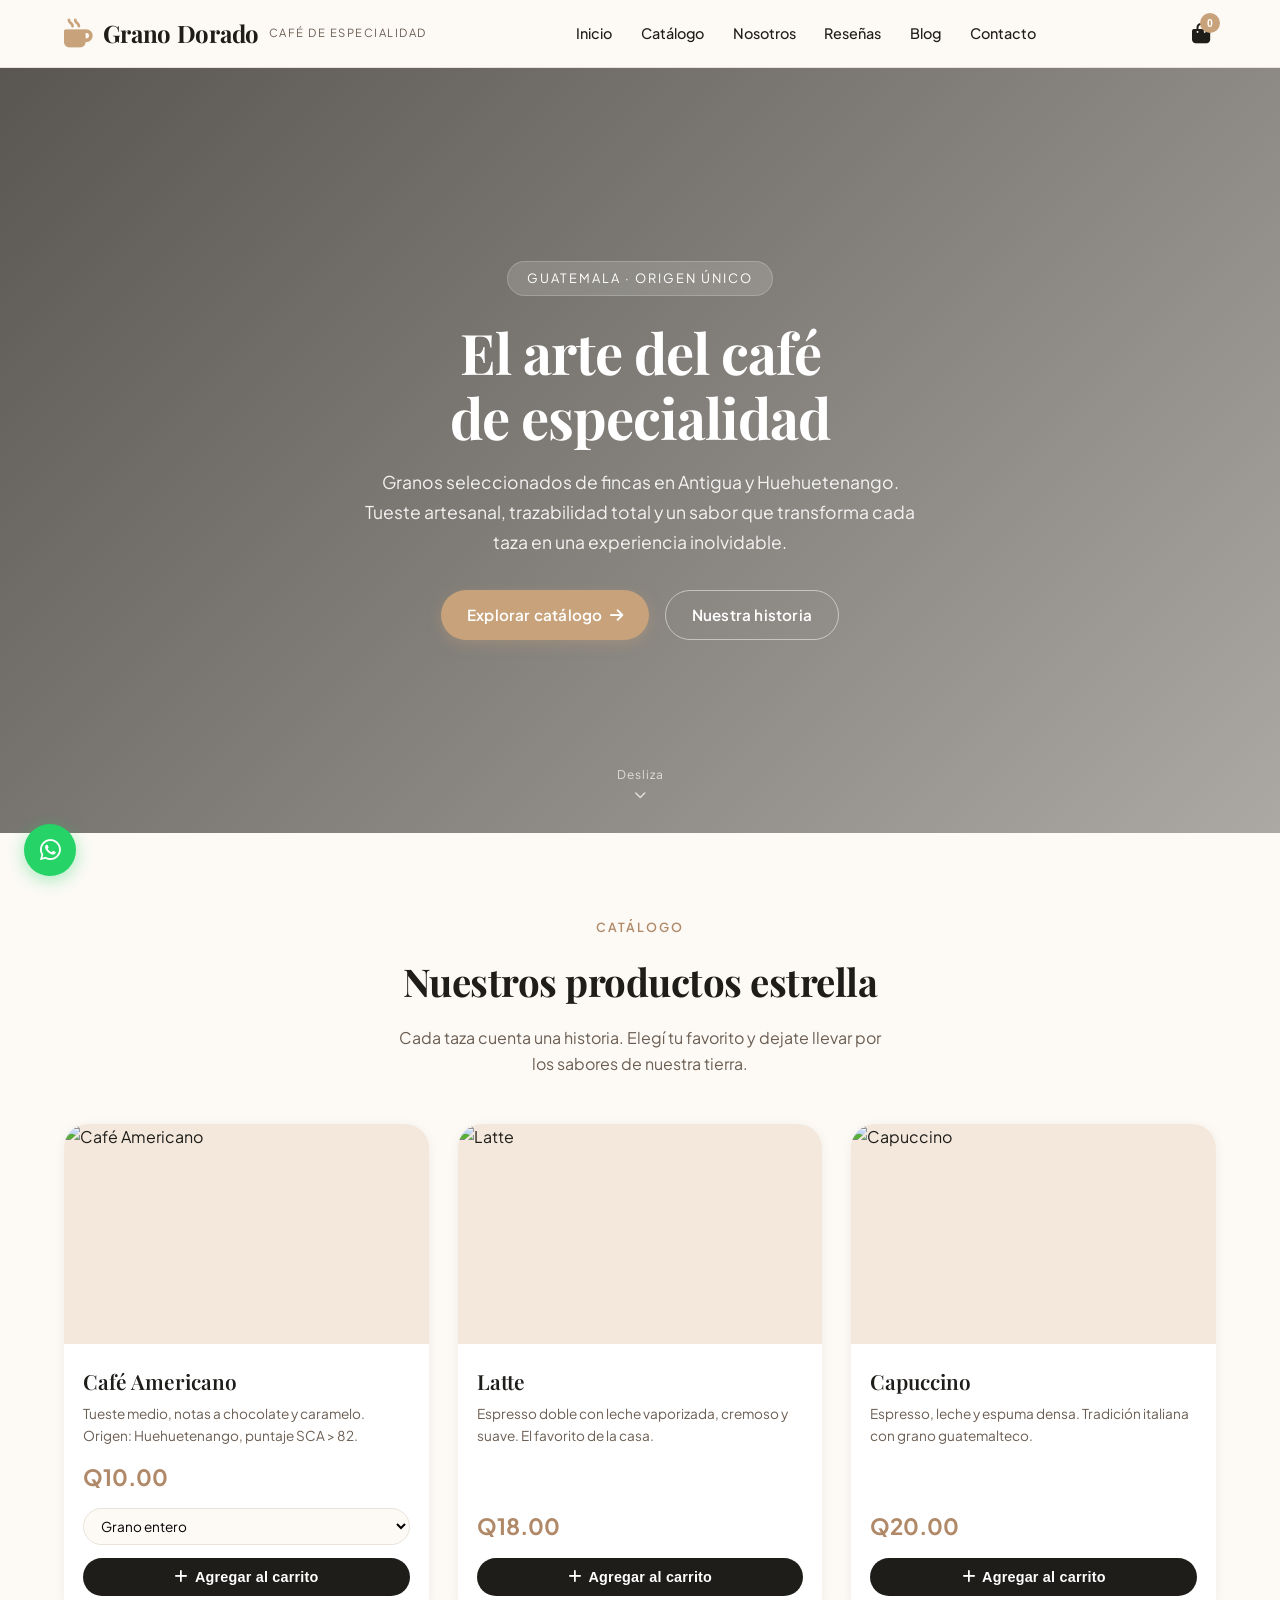
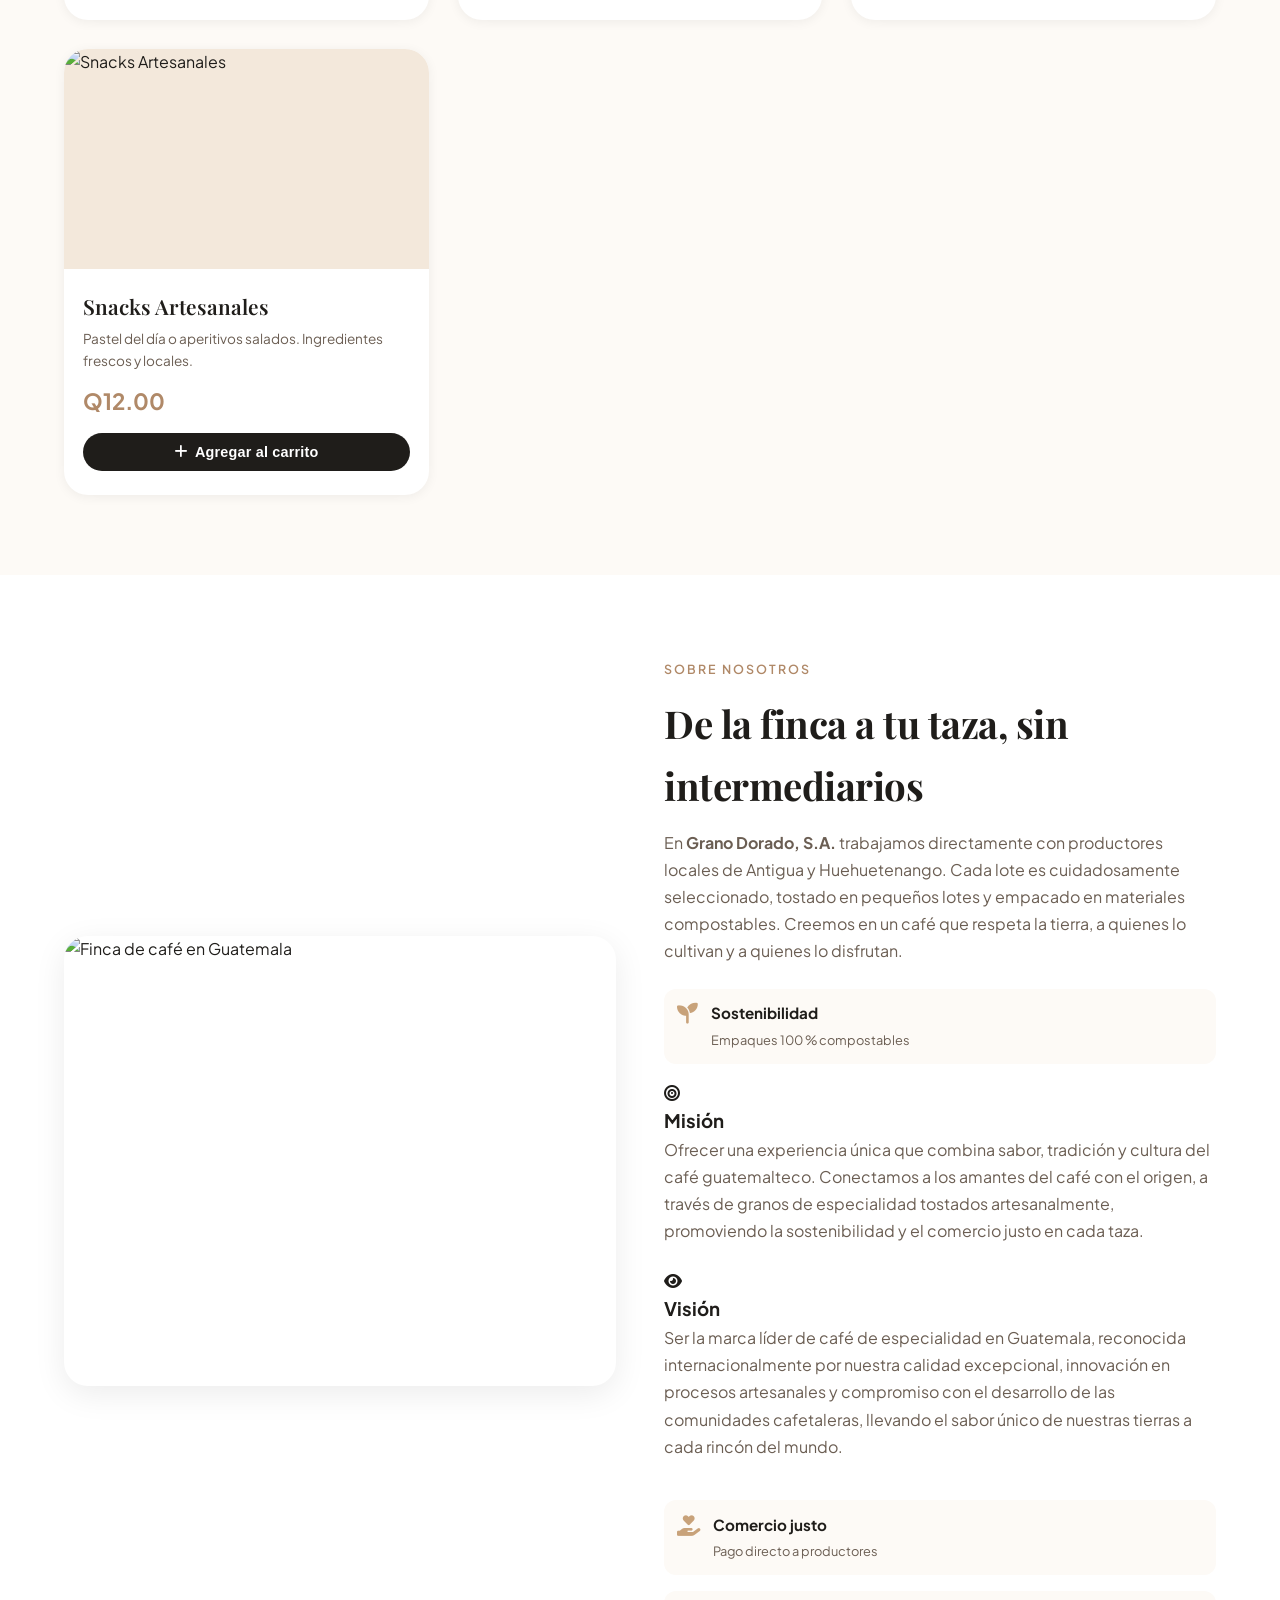
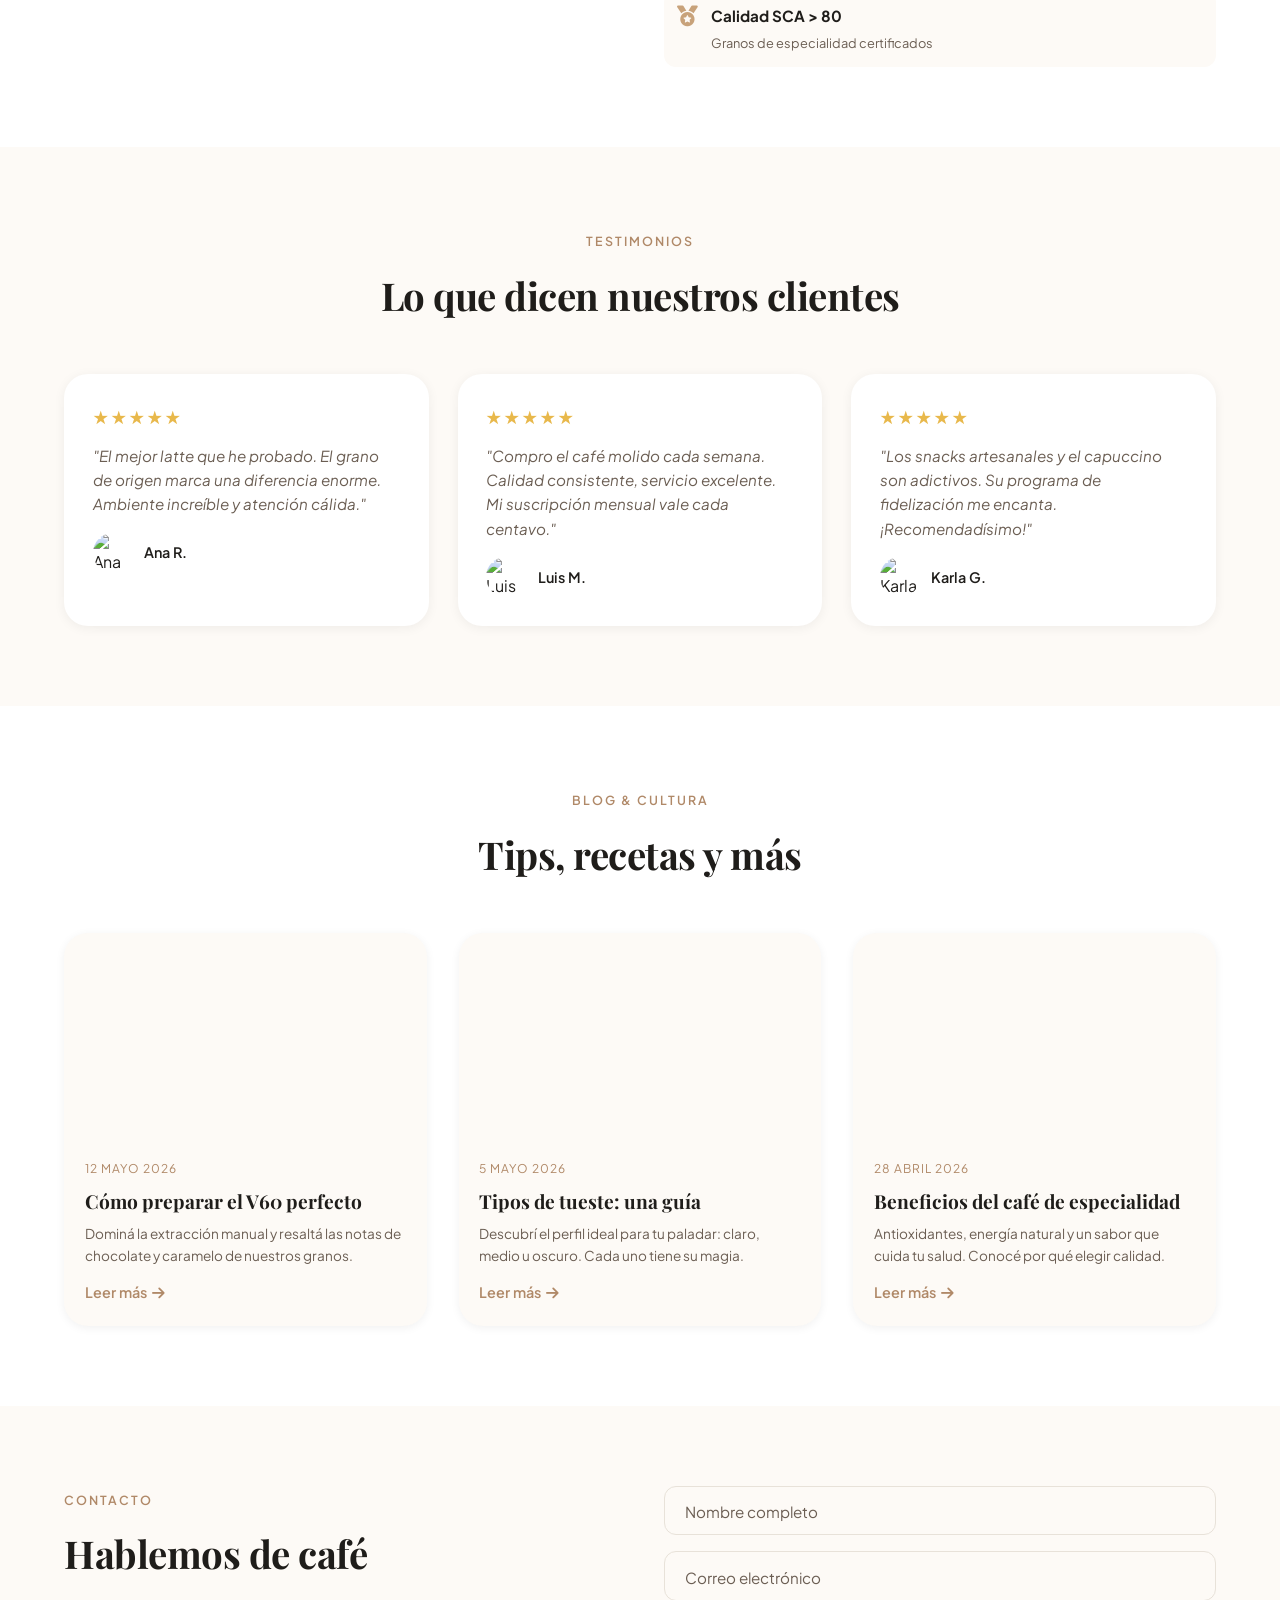
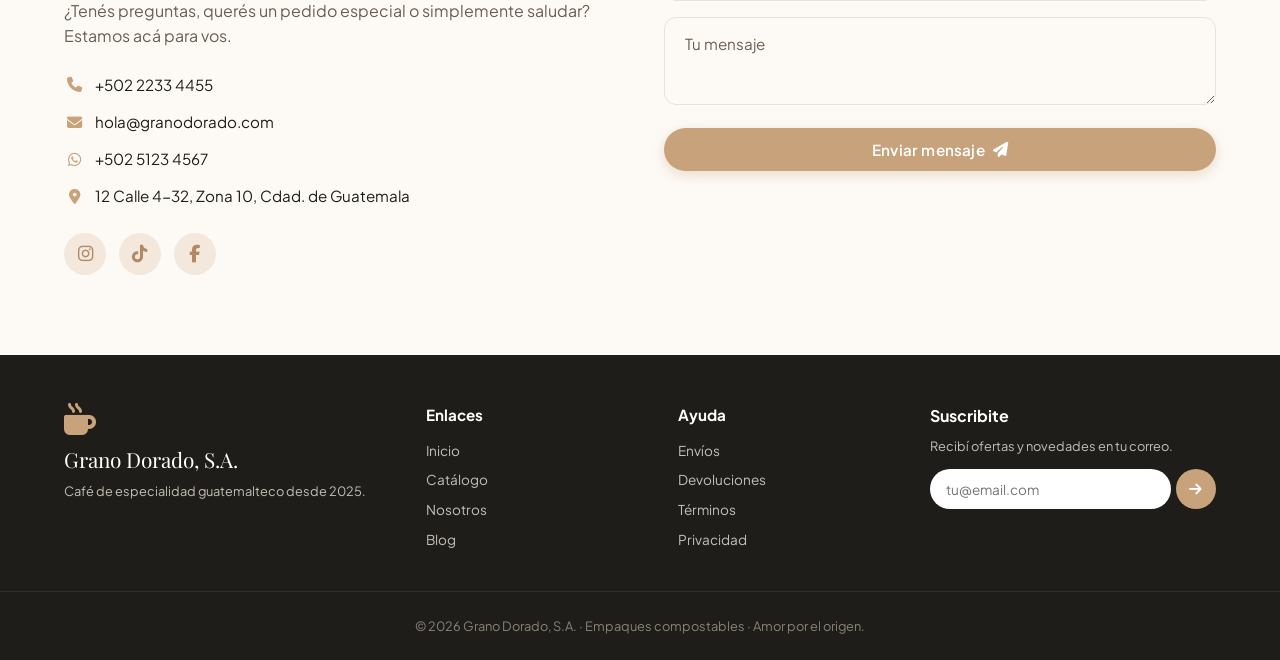
==== index.html @ d702c497 "Update index.html" ====
<!DOCTYPE html>
<html lang="es">
<head>
    <meta charset="UTF-8">
    <meta name="viewport" content="width=device-width, initial-scale=1.0, user-scalable=yes">
    <title>Grano Dorado · Café de Especialidad</title>

    <!-- Font Awesome -->
    <link rel="stylesheet" href="https://cdnjs.cloudflare.com/ajax/libs/font-awesome/6.5.1/css/all.min.css">

    <!-- Google Fonts: combinación moderna y legible -->
    <link rel="preconnect" href="https://fonts.googleapis.com">
    <link rel="preconnect" href="https://fonts.gstatic.com" crossorigin>
    <link href="https://fonts.googleapis.com/css2?family=Playfair+Display:ital,wght@0,500;0,600;0,700;1,500&family=Plus+Jakarta+Sans:wght@300;400;500;600;700&display=swap" rel="stylesheet">

    <!-- CSS externo -->
    <link rel="stylesheet" href="styles.css">
</head>
<body>

<!-- ========== HEADER / NAVEGACIÓN ========== -->
<header class="header" id="header">
    <div class="nav-container">
        <a href="#inicio" class="logo" aria-label="Grano Dorado Inicio">
            <i class="fa-solid fa-mug-hot"></i>
            <span class="logo-texto">Grano Dorado</span>
            <span class="logo-sub">Café de Especialidad</span>
        </a>
        <nav class="nav-links" id="navLinks">
            <a href="#inicio" class="nav-item">Inicio</a>
            <a href="#productos" class="nav-item">Catálogo</a>
            <a href="#nosotros" class="nav-item">Nosotros</a>
            <a href="#resenas" class="nav-item">Reseñas</a>
            <a href="#blog" class="nav-item">Blog</a>
            <a href="#contacto" class="nav-item">Contacto</a>
        </nav>
        <div class="nav-acciones">
            <button class="btn-icon carrito-btn" id="btnCarrito" aria-label="Ver carrito">
                <i class="fa-solid fa-bag-shopping"></i>
                <span class="carrito-badge" id="carritoBadge">0</span>
            </button>
            <button class="btn-menu-movil" id="btnMenuMovil" aria-label="Menú">
                <i class="fa-solid fa-bars"></i>
            </button>
        </div>
    </div>
</header>

<!-- ========== HERO ========== -->
<section class="hero" id="inicio">
    <div class="hero-overlay"></div>
    <div class="hero-contenido">
        <span class="hero-etiqueta">Guatemala · Origen Único</span>
        <h1 class="hero-titulo">El arte del café<br>de especialidad</h1>
        <p class="hero-descripcion">
            Granos seleccionados de fincas en Antigua y Huehuetenango. Tueste artesanal, trazabilidad total y un sabor que transforma cada taza en una experiencia inolvidable.
        </p>
        <div class="hero-botones">
            <a href="#productos" class="btn btn-primario">Explorar catálogo <i class="fa-solid fa-arrow-right"></i></a>
            <a href="#nosotros" class="btn btn-secundario">Nuestra historia</a>
        </div>
    </div>
    <div class="hero-scroll">
        <span>Desliza</span>
        <i class="fa-solid fa-chevron-down"></i>
    </div>
</section>

<!-- ========== PRODUCTOS DESTACADOS ========== -->
<section class="seccion-productos" id="productos">
    <div class="contenedor">
        <div class="seccion-encabezado">
            <span class="seccion-etiqueta">Catálogo</span>
            <h2 class="seccion-titulo">Nuestros productos estrella</h2>
            <p class="seccion-descripcion">Cada taza cuenta una historia. Elegí tu favorito y dejate llevar por los sabores de nuestra tierra.</p>
        </div>
        <div class="productos-grid" id="productosGrid">
            <!-- Se llena dinámicamente con JS -->
        </div>
    </div>
</section>

<!-- ========== NOSOTROS / VALORES ========== -->
<section class="seccion-nosotros" id="nosotros">
    <div class="contenedor nosotros-grid">
        <div class="nosotros-imagen">
            <img src="https://images.unsplash.com/photo-1501339847302-ac426a4a7cbb?w=600&fit=crop&q=80"
                 alt="Finca de café en Guatemala"
                 loading="lazy">
        </div>
        <div class="nosotros-texto">
            <span class="seccion-etiqueta">Sobre nosotros</span>
            <h2 class="seccion-titulo">De la finca a tu taza, sin intermediarios</h2>
            <p>
                En <strong>Grano Dorado, S.A.</strong> trabajamos directamente con productores locales de Antigua y Huehuetenango. Cada lote es cuidadosamente seleccionado, tostado en pequeños lotes y empacado en materiales compostables. Creemos en un café que respeta la tierra, a quienes lo cultivan y a quienes lo disfrutan.
            </p>
            <div class="valores-lista">
                <div class="valor-item">
                    <i class="fa-solid fa-seedling"></i>
                    <div>
                        <strong>Sostenibilidad</strong>
                        <span>Empaques 100 % compostables</span>
                    </div>
                </div>
                <!-- Misión y Visión -->
<div class="mision-vision-grid">
    <div class="mision-vision-card">
        <div class="mv-icono">
            <i class="fa-solid fa-bullseye"></i>
        </div>
        <h3>Misión</h3>
        <p>
            Ofrecer una experiencia única que combina sabor, tradición y cultura del café guatemalteco. Conectamos a los amantes del café con el origen, a través de granos de especialidad tostados artesanalmente, promoviendo la sostenibilidad y el comercio justo en cada taza.
        </p>
    </div>
    <div class="mision-vision-card">
        <div class="mv-icono">
            <i class="fa-solid fa-eye"></i>
        </div>
        <h3>Visión</h3>
        <p>
            Ser la marca líder de café de especialidad en Guatemala, reconocida internacionalmente por nuestra calidad excepcional, innovación en procesos artesanales y compromiso con el desarrollo de las comunidades cafetaleras, llevando el sabor único de nuestras tierras a cada rincón del mundo.
        </p>
    </div>
</div>
                <div class="valor-item">
                    <i class="fa-solid fa-hand-holding-heart"></i>
                    <div>
                        <strong>Comercio justo</strong>
                        <span>Pago directo a productores</span>
                    </div>
                </div>
                <div class="valor-item">
                    <i class="fa-solid fa-medal"></i>
                    <div>
                        <strong>Calidad SCA > 80</strong>
                        <span>Granos de especialidad certificados</span>
                    </div>
                </div>
            </div>
        </div>
    </div>
</section>

<!-- ========== RESEÑAS ========== -->
<section class="seccion-resenas" id="resenas">
    <div class="contenedor">
        <div class="seccion-encabezado">
            <span class="seccion-etiqueta">Testimonios</span>
            <h2 class="seccion-titulo">Lo que dicen nuestros clientes</h2>
        </div>
        <div class="resenas-grid">
            <div class="resena-card">
                <div class="resena-estrellas">★★★★★</div>
                <p>"El mejor latte que he probado. El grano de origen marca una diferencia enorme. Ambiente increíble y atención cálida."</p>
                <div class="resena-autor">
                    <img src="https://images.unsplash.com/photo-1494790108377-be9c29b29330?w=100&fit=crop&q=80" alt="Ana R." loading="lazy">
                    <span>Ana R.</span>
                </div>
            </div>
            <div class="resena-card">
                <div class="resena-estrellas">★★★★★</div>
                <p>"Compro el café molido cada semana. Calidad consistente, servicio excelente. Mi suscripción mensual vale cada centavo."</p>
                <div class="resena-autor">
                    <img src="https://images.unsplash.com/photo-1507003211169-0a1dd7228f2d?w=100&fit=crop&q=80" alt="Luis M." loading="lazy">
                    <span>Luis M.</span>
                </div>
            </div>
            <div class="resena-card">
                <div class="resena-estrellas">★★★★★</div>
                <p>"Los snacks artesanales y el capuccino son adictivos. Su programa de fidelización me encanta. ¡Recomendadísimo!"</p>
                <div class="resena-autor">
                    <img src="https://images.unsplash.com/photo-1438761681033-6461ffad8d80?w=100&fit=crop&q=80" alt="Karla G." loading="lazy">
                    <span>Karla G.</span>
                </div>
            </div>
        </div>
    </div>
</section>

<!-- ========== BLOG / TIPS ========== -->
<section class="seccion-blog" id="blog">
    <div class="contenedor">
        <div class="seccion-encabezado">
            <span class="seccion-etiqueta">Blog & Cultura</span>
            <h2 class="seccion-titulo">Tips, recetas y más</h2>
        </div>
        <div class="blog-grid">
            <article class="blog-card">
                <div class="blog-img" style="background-image: url('https://images.unsplash.com/photo-1495474472287-4d71bcdd2085?w=500&fit=crop&q=80');"></div>
                <div class="blog-contenido">
                    <span class="blog-fecha">12 mayo 2026</span>
                    <h3>Cómo preparar el V60 perfecto</h3>
                    <p>Dominá la extracción manual y resaltá las notas de chocolate y caramelo de nuestros granos.</p>
                    <a href="#" class="blog-link">Leer más <i class="fa-solid fa-arrow-right"></i></a>
                </div>
            </article>
            <article class="blog-card">
                <div class="blog-img" style="background-image: url('https://images.unsplash.com/photo-1559056199-641a0ac8b55e?w=500&fit=crop&q=80');"></div>
                <div class="blog-contenido">
                    <span class="blog-fecha">5 mayo 2026</span>
                    <h3>Tipos de tueste: una guía</h3>
                    <p>Descubrí el perfil ideal para tu paladar: claro, medio u oscuro. Cada uno tiene su magia.</p>
                    <a href="#" class="blog-link">Leer más <i class="fa-solid fa-arrow-right"></i></a>
                </div>
            </article>
            <article class="blog-card">
                <div class="blog-img" style="background-image: url('https://images.unsplash.com/photo-1442512595331-e89e73853f31?w=500&fit=crop&q=80');"></div>
                <div class="blog-contenido">
                    <span class="blog-fecha">28 abril 2026</span>
                    <h3>Beneficios del café de especialidad</h3>
                    <p>Antioxidantes, energía natural y un sabor que cuida tu salud. Conocé por qué elegir calidad.</p>
                    <a href="#" class="blog-link">Leer más <i class="fa-solid fa-arrow-right"></i></a>
                </div>
            </article>
        </div>
    </div>
</section>

<!-- ========== CONTACTO ========== -->
<section class="seccion-contacto" id="contacto">
    <div class="contenedor contacto-grid">
        <div class="contacto-info">
            <span class="seccion-etiqueta">Contacto</span>
            <h2 class="seccion-titulo">Hablemos de café</h2>
            <p>¿Tenés preguntas, querés un pedido especial o simplemente saludar? Estamos acá para vos.</p>
            <ul class="contacto-lista">
                <li><i class="fa-solid fa-phone"></i> +502 2233 4455</li>
                <li><i class="fa-solid fa-envelope"></i> hola@granodorado.com</li>
                <li><i class="fa-brands fa-whatsapp"></i> +502 5123 4567</li>
                <li><i class="fa-solid fa-location-dot"></i> 12 Calle 4-32, Zona 10, Cdad. de Guatemala</li>
            </ul>
            <div class="social-icons">
                <a href="#" aria-label="Instagram"><i class="fa-brands fa-instagram"></i></a>
                <a href="#" aria-label="TikTok"><i class="fa-brands fa-tiktok"></i></a>
                <a href="#" aria-label="Facebook"><i class="fa-brands fa-facebook-f"></i></a>
            </div>
        </div>
        <form class="contacto-form" id="formContacto">
            <div class="input-grupo">
                <input type="text" id="contactoNombre" required placeholder=" ">
                <label for="contactoNombre">Nombre completo</label>
            </div>
            <div class="input-grupo">
                <input type="email" id="contactoEmail" required placeholder=" ">
                <label for="contactoEmail">Correo electrónico</label>
            </div>
            <div class="input-grupo">
                <textarea id="contactoMensaje" rows="3" required placeholder=" "></textarea>
                <label for="contactoMensaje">Tu mensaje</label>
            </div>
            <button type="submit" class="btn btn-primario btn-enviar">Enviar mensaje <i class="fa-solid fa-paper-plane"></i></button>
        </form>
    </div>
</section>

<!-- ========== FOOTER ========== -->
<footer class="footer">
    <div class="contenedor footer-grid">
        <div class="footer-logo">
            <i class="fa-solid fa-mug-hot"></i>
            <span>Grano Dorado, S.A.</span>
            <p>Café de especialidad guatemalteco desde 2025.</p>
        </div>
        <div class="footer-links">
            <h4>Enlaces</h4>
            <a href="#inicio">Inicio</a>
            <a href="#productos">Catálogo</a>
            <a href="#nosotros">Nosotros</a>
            <a href="#blog">Blog</a>
        </div>
        <div class="footer-links">
            <h4>Ayuda</h4>
            <a href="#">Envíos</a>
            <a href="#">Devoluciones</a>
            <a href="#">Términos</a>
            <a href="#">Privacidad</a>
        </div>
        <div class="footer-newsletter">
            <h4>Suscribite</h4>
            <p>Recibí ofertas y novedades en tu correo.</p>
            <form id="formNewsletter" class="newsletter-form">
                <input type="email" placeholder="tu@email.com" required>
                <button type="submit"><i class="fa-solid fa-arrow-right"></i></button>
            </form>
        </div>
    </div>
    <div class="footer-bottom">
        <p>© 2026 Grano Dorado, S.A. · Empaques compostables · Amor por el origen.</p>
    </div>
</footer>

<!-- ========== MODAL: CARRITO ========== -->
<div class="modal-overlay" id="modalCarrito">
    <div class="modal-contenido modal-carrito">
        <div class="modal-header">
            <h3>Tu pedido <i class="fa-solid fa-bag-shopping"></i></h3>
            <button class="btn-cerrar-modal" id="btnCerrarCarrito"><i class="fa-solid fa-xmark"></i></button>
        </div>
        <div class="modal-body" id="carritoItems">
            <p class="carrito-vacio">El carrito está vacío.</p>
        </div>
        <div class="modal-footer">
            <div class="carrito-total" id="carritoTotal">Total: Q0.00</div>
            <button class="btn btn-primario btn-checkout" id="btnIrCheckout" disabled>Continuar con la compra</button>
        </div>
    </div>
</div>

<!-- ========== MODAL: CHECKOUT (FORMULARIO DE COMPRA) ========== -->
<div class="modal-overlay" id="modalCheckout">
    <div class="modal-contenido modal-checkout">
        <div class="modal-header">
            <h3>Finalizar compra <i class="fa-solid fa-credit-card"></i></h3>
            <button class="btn-cerrar-modal" id="btnCerrarCheckout"><i class="fa-solid fa-xmark"></i></button>
        </div>
        <div class="modal-body">
            <form id="formCheckout" novalidate>
                <p class="checkout-intro">Completá tus datos para confirmar el pedido. <strong>Demo: todos los datos son aceptados.</strong></p>

                <fieldset>
                    <legend>Datos personales</legend>
                    <div class="input-grupo">
                        <input type="text" id="checkNombre" required placeholder=" ">
                        <label for="checkNombre">Nombre completo *</label>
                    </div>
                    <div class="input-grupo">
                        <input type="email" id="checkEmail" required placeholder=" ">
                        <label for="checkEmail">Correo electrónico *</label>
                    </div>
                    <div class="input-grupo">
                        <input type="tel" id="checkTelefono" required placeholder=" ">
                        <label for="checkTelefono">Teléfono *</label>
                    </div>
                </fieldset>

                <fieldset>
                    <legend>Dirección de envío</legend>
                    <div class="input-grupo">
                        <input type="text" id="checkDireccion" required placeholder=" ">
                        <label for="checkDireccion">Dirección *</label>
                    </div>
                    <div class="input-fila">
                        <div class="input-grupo">
                            <input type="text" id="checkCiudad" required placeholder=" ">
                            <label for="checkCiudad">Ciudad *</label>
                        </div>
                        <div class="input-grupo">
                            <input type="text" id="checkCodigoPostal" required placeholder=" ">
                            <label for="checkCodigoPostal">Código postal *</label>
                        </div>
                    </div>
                </fieldset>

                <fieldset>
                    <legend>Método de pago (demo)</legend>
                    <div class="metodo-pago">
                        <label class="radio-pago">
                            <input type="radio" name="metodoPago" value="tarjeta" checked>
                            <span class="radio-indicador"></span>
                            <i class="fa-regular fa-credit-card"></i> Tarjeta de crédito/débito
                        </label>
                        <label class="radio-pago">
                            <input type="radio" name="metodoPago" value="transferencia">
                            <span class="radio-indicador"></span>
                            <i class="fa-solid fa-building-columns"></i> Transferencia bancaria
                        </label>
                    </div>
                    <div class="input-grupo" id="grupoTarjeta">
                        <input type="text" id="checkTarjeta" placeholder=" " maxlength="19">
                        <label for="checkTarjeta">Número de tarjeta (simulado)</label>
                    </div>
                </fieldset>

                <div class="checkout-resumen" id="checkoutResumen"></div>

                <button type="submit" class="btn btn-primario btn-confirmar">
                    Confirmar pedido <i class="fa-solid fa-check"></i>
                </button>
            </form>
        </div>
    </div>
</div>

<!-- ========== TOAST / NOTIFICACIONES ========== -->
<div class="toast-contenedor" id="toastContenedor"></div>

<!-- ========== BOTÓN FLOTANTE WHATSAPP ========== -->
<a href="https://wa.me/50251234567" class="whatsapp-flotante" target="_blank" rel="noopener" aria-label="WhatsApp">
    <i class="fa-brands fa-whatsapp"></i>
</a>

<!-- JavaScript externo -->
<script src="script.js"></script>
</body>
</html>
---- styles.css ----
/* ============================================================
   GRANO DORADO · ESTILOS MODERNOS Y MINIMALISTAS
   Paleta: tonos tierra, crema, dorado suave, tipografía elegante
   ============================================================ */

:root {
    --color-fondo: #fdfaf6;
    --color-blanco: #ffffff;
    --color-texto: #1f1d1a;
    --color-texto-claro: #6b5e53;
    --color-dorado: #c8a27a;
    --color-dorado-oscuro: #b08968;
    --color-dorado-claro: #f3e8db;
    --color-verde: #5b7b5e;
    --color-verde-oscuro: #3d5540;
    --color-gris-borde: #e8e2d9;
    --color-sombra: rgba(0, 0, 0, 0.06);
    --color-overlay: rgba(20, 16, 10, 0.55);
    --radio-borde: 16px;
    --radio-borde-grande: 24px;
    --fuente-titulos: 'Playfair Display', Georgia, serif;
    --fuente-cuerpo: 'Plus Jakarta Sans', system-ui, sans-serif;
    --transicion: 0.3s cubic-bezier(0.4, 0, 0.2, 1);
    --sombra-elevada: 0 8px 32px rgba(0, 0, 0, 0.08);
}

/* ---------- RESET & BASE ---------- */
*,
*::before,
*::after {
    margin: 0;
    padding: 0;
    box-sizing: border-box;
}

html {
    scroll-behavior: smooth;
    scroll-padding-top: 90px;
}

body {
    font-family: var(--fuente-cuerpo);
    background-color: var(--color-fondo);
    color: var(--color-texto);
    line-height: 1.6;
    -webkit-font-smoothing: antialiased;
    -moz-osx-font-smoothing: grayscale;
}

img {
    max-width: 100%;
    height: auto;
    display: block;
}

a {
    text-decoration: none;
    color: inherit;
}

ul {
    list-style: none;
}

.contenedor {
    max-width: 1200px;
    margin: 0 auto;
    padding: 0 1.5rem;
}

/* ---------- HEADER ---------- */
.header {
    position: sticky;
    top: 0;
    z-index: 1000;
    background: rgba(253, 250, 246, 0.85);
    backdrop-filter: blur(16px);
    -webkit-backdrop-filter: blur(16px);
    border-bottom: 1px solid var(--color-gris-borde);
    transition: var(--transicion);
}

.nav-container {
    max-width: 1200px;
    margin: 0 auto;
    padding: 0.9rem 1.5rem;
    display: flex;
    justify-content: space-between;
    align-items: center;
    gap: 1.5rem;
}

.logo {
    display: flex;
    align-items: center;
    gap: 0.6rem;
    text-decoration: none;
    color: var(--color-texto);
}

.logo i {
    font-size: 1.8rem;
    color: var(--color-dorado);
    transition: var(--transicion);
}

.logo:hover i {
    transform: rotate(-10deg);
}

.logo-texto {
    font-family: var(--fuente-titulos);
    font-size: 1.5rem;
    font-weight: 700;
    color: var(--color-texto);
    letter-spacing: -0.3px;
}

.logo-sub {
    font-size: 0.7rem;
    color: var(--color-texto-claro);
    letter-spacing: 1.5px;
    text-transform: uppercase;
    display: block;
    margin-top: -2px;
}

/* Navegación */
.nav-links {
    display: flex;
    gap: 1.8rem;
    align-items: center;
}

.nav-item {
    font-size: 0.9rem;
    font-weight: 500;
    color: var(--color-texto);
    position: relative;
    padding: 0.3rem 0;
    transition: var(--transicion);
}

.nav-item::after {
    content: '';
    position: absolute;
    bottom: -2px;
    left: 0;
    width: 0;
    height: 2px;
    background: var(--color-dorado);
    transition: var(--transicion);
    border-radius: 2px;
}

.nav-item:hover {
    color: var(--color-dorado-oscuro);
}

.nav-item:hover::after {
    width: 100%;
}

/* Botones header */
.nav-acciones {
    display: flex;
    align-items: center;
    gap: 0.8rem;
}

.btn-icon {
    background: none;
    border: none;
    cursor: pointer;
    font-size: 1.3rem;
    color: var(--color-texto);
    position: relative;
    padding: 0.4rem;
    transition: var(--transicion);
    border-radius: 50%;
}

.btn-icon:hover {
    color: var(--color-dorado);
    background: var(--color-dorado-claro);
}

.carrito-badge {
    position: absolute;
    top: -2px;
    right: -4px;
    background: var(--color-dorado);
    color: white;
    font-size: 0.65rem;
    font-weight: 700;
    width: 20px;
    height: 20px;
    border-radius: 50%;
    display: flex;
    align-items: center;
    justify-content: center;
    transition: transform 0.2s;
}

.carrito-badge.animado {
    transform: scale(1.4);
}

.btn-menu-movil {
    display: none;
    background: none;
    border: none;
    font-size: 1.5rem;
    cursor: pointer;
    color: var(--color-texto);
}

/* ---------- BOTONES GLOBALES ---------- */
.btn {
    display: inline-flex;
    align-items: center;
    gap: 0.5rem;
    padding: 0.75rem 1.6rem;
    border-radius: 50px;
    font-family: var(--fuente-cuerpo);
    font-weight: 600;
    font-size: 0.95rem;
    cursor: pointer;
    border: none;
    transition: var(--transicion);
    letter-spacing: 0.2px;
}

.btn-primario {
    background: var(--color-dorado);
    color: white;
    box-shadow: 0 4px 14px rgba(200, 162, 122, 0.35);
}

.btn-primario:hover {
    background: var(--color-dorado-oscuro);
    box-shadow: 0 6px 20px rgba(200, 162, 122, 0.5);
    transform: translateY(-1px);
}

.btn-primario:disabled {
    opacity: 0.5;
    cursor: not-allowed;
    transform: none;
    box-shadow: none;
}

.btn-secundario {
    background: transparent;
    color: var(--color-texto);
    border: 1.5px solid var(--color-gris-borde);
}

.btn-secundario:hover {
    border-color: var(--color-dorado);
    color: var(--color-dorado-oscuro);
    background: var(--color-dorado-claro);
}

/* ---------- HERO ---------- */
.hero {
    position: relative;
    min-height: 85vh;
    display: flex;
    align-items: center;
    justify-content: center;
    background: url('https://images.unsplash.com/photo-1497935586351-b67a49e012bf?w=1400&fit=crop&q=80') center/cover no-repeat;
    background-attachment: fixed;
}

.hero-overlay {
    position: absolute;
    inset: 0;
    background: linear-gradient(135deg, rgba(20, 16, 10, 0.7) 0%, rgba(20, 16, 10, 0.35) 100%);
    z-index: 1;
}

.hero-contenido {
    position: relative;
    z-index: 2;
    text-align: center;
    max-width: 750px;
    padding: 2rem;
    color: white;
}

.hero-etiqueta {
    display: inline-block;
    background: rgba(255, 255, 255, 0.15);
    backdrop-filter: blur(8px);
    padding: 0.4rem 1.2rem;
    border-radius: 50px;
    font-size: 0.8rem;
    letter-spacing: 2px;
    text-transform: uppercase;
    margin-bottom: 1.5rem;
    border: 1px solid rgba(255, 255, 255, 0.2);
}

.hero-titulo {
    font-family: var(--fuente-titulos);
    font-size: 3.5rem;
    font-weight: 700;
    line-height: 1.15;
    margin-bottom: 1.2rem;
    letter-spacing: -1px;
}

.hero-descripcion {
    font-size: 1.1rem;
    line-height: 1.7;
    opacity: 0.9;
    margin-bottom: 2rem;
    max-width: 550px;
    margin-left: auto;
    margin-right: auto;
}

.hero-botones {
    display: flex;
    gap: 1rem;
    justify-content: center;
    flex-wrap: wrap;
}

.hero-botones .btn-secundario {
    border-color: rgba(255, 255, 255, 0.5);
    color: white;
}

.hero-botones .btn-secundario:hover {
    border-color: white;
    background: rgba(255, 255, 255, 0.15);
    color: white;
}

.hero-scroll {
    position: absolute;
    bottom: 2rem;
    left: 50%;
    transform: translateX(-50%);
    z-index: 2;
    display: flex;
    flex-direction: column;
    align-items: center;
    gap: 0.3rem;
    color: rgba(255, 255, 255, 0.7);
    font-size: 0.75rem;
    letter-spacing: 1px;
    animation: flotar 2s ease-in-out infinite;
}

@keyframes flotar {
    0%, 100% { transform: translateX(-50%) translateY(0); }
    50% { transform: translateX(-50%) translateY(-8px); }
}

/* ---------- SECCIONES ---------- */
.seccion-encabezado {
    text-align: center;
    margin-bottom: 3rem;
}

.seccion-etiqueta {
    display: inline-block;
    font-size: 0.78rem;
    font-weight: 600;
    letter-spacing: 2px;
    text-transform: uppercase;
    color: var(--color-dorado-oscuro);
    margin-bottom: 0.8rem;
}

.seccion-titulo {
    font-family: var(--fuente-titulos);
    font-size: 2.4rem;
    font-weight: 700;
    color: var(--color-texto);
    letter-spacing: -0.5px;
    margin-bottom: 0.8rem;
}

.seccion-descripcion {
    color: var(--color-texto-claro);
    max-width: 500px;
    margin: 0 auto;
    font-size: 1rem;
}

/* ---------- PRODUCTOS ---------- */
.seccion-productos {
    padding: 5rem 0;
}

.productos-grid {
    display: grid;
    grid-template-columns: repeat(auto-fit, minmax(270px, 1fr));
    gap: 1.8rem;
}

.producto-card {
    background: var(--color-blanco);
    border-radius: var(--radio-borde-grande);
    overflow: hidden;
    box-shadow: 0 2px 12px var(--color-sombra);
    transition: var(--transicion);
    display: flex;
    flex-direction: column;
}

.producto-card:hover {
    transform: translateY(-6px);
    box-shadow: var(--sombra-elevada);
}

.producto-img {
    width: 100%;
    height: 220px;
    object-fit: cover;
    background: var(--color-dorado-claro);
}

.producto-info {
    padding: 1.3rem 1.2rem 1.5rem;
    display: flex;
    flex-direction: column;
    flex: 1;
}

.producto-nombre {
    font-family: var(--fuente-titulos);
    font-size: 1.3rem;
    font-weight: 600;
    margin-bottom: 0.3rem;
}

.producto-desc {
    font-size: 0.85rem;
    color: var(--color-texto-claro);
    margin-bottom: 0.8rem;
    flex: 1;
}

.producto-precio {
    font-size: 1.4rem;
    font-weight: 700;
    color: var(--color-dorado-oscuro);
    margin-bottom: 0.8rem;
}

.producto-opciones {
    margin-bottom: 0.8rem;
}

.producto-opciones select {
    width: 100%;
    padding: 0.5rem 0.8rem;
    border-radius: 50px;
    border: 1.5px solid var(--color-gris-borde);
    font-family: var(--fuente-cuerpo);
    font-size: 0.85rem;
    background: var(--color-fondo);
    cursor: pointer;
    transition: var(--transicion);
}

.producto-opciones select:focus {
    outline: none;
    border-color: var(--color-dorado);
}

.btn-agregar {
    width: 100%;
    padding: 0.7rem;
    background: var(--color-texto);
    color: white;
    border: none;
    border-radius: 50px;
    font-weight: 600;
    cursor: pointer;
    font-size: 0.9rem;
    transition: var(--transicion);
    letter-spacing: 0.2px;
    display: flex;
    align-items: center;
    justify-content: center;
    gap: 0.4rem;
}

.btn-agregar:hover {
    background: var(--color-dorado-oscuro);
}

.btn-agregar.agregado {
    background: var(--color-verde);
    animation: pulso 0.5s ease;
}

@keyframes pulso {
    0%, 100% { transform: scale(1); }
    50% { transform: scale(1.04); }
}

/* ---------- NOSOTROS ---------- */
.seccion-nosotros {
    padding: 5rem 0;
    background: var(--color-blanco);
}

.nosotros-grid {
    display: grid;
    grid-template-columns: 1fr 1fr;
    gap: 3rem;
    align-items: center;
}

.nosotros-imagen img {
    border-radius: var(--radio-borde-grande);
    width: 100%;
    height: 450px;
    object-fit: cover;
    box-shadow: var(--sombra-elevada);
}

.nosotros-texto p {
    color: var(--color-texto-claro);
    margin-bottom: 1.5rem;
    font-size: 1rem;
    line-height: 1.7;
}

.valores-lista {
    display: flex;
    flex-direction: column;
    gap: 1rem;
}

.valor-item {
    display: flex;
    align-items: flex-start;
    gap: 0.8rem;
    padding: 0.8rem;
    background: var(--color-fondo);
    border-radius: 12px;
    transition: var(--transicion);
}

.valor-item:hover {
    background: var(--color-dorado-claro);
}

.valor-item i {
    font-size: 1.3rem;
    color: var(--color-dorado);
    margin-top: 2px;
}

.valor-item strong {
    display: block;
    font-size: 0.95rem;
}

.valor-item span {
    font-size: 0.8rem;
    color: var(--color-texto-claro);
}

/* ---------- RESEÑAS ---------- */
.seccion-resenas {
    padding: 5rem 0;
}

.resenas-grid {
    display: grid;
    grid-template-columns: repeat(auto-fit, minmax(300px, 1fr));
    gap: 1.8rem;
}

.resena-card {
    background: var(--color-blanco);
    padding: 1.8rem;
    border-radius: var(--radio-borde-grande);
    box-shadow: 0 2px 12px var(--color-sombra);
    transition: var(--transicion);
}

.resena-card:hover {
    box-shadow: var(--sombra-elevada);
    transform: translateY(-3px);
}

.resena-estrellas {
    color: #e8b84b;
    font-size: 1.1rem;
    letter-spacing: 2px;
    margin-bottom: 0.8rem;
}

.resena-card p {
    font-style: italic;
    color: var(--color-texto-claro);
    margin-bottom: 1rem;
    font-size: 0.95rem;
    line-height: 1.6;
}

.resena-autor {
    display: flex;
    align-items: center;
    gap: 0.7rem;
}

.resena-autor img {
    width: 40px;
    height: 40px;
    border-radius: 50%;
    object-fit: cover;
}

.resena-autor span {
    font-weight: 600;
    font-size: 0.9rem;
}

/* ---------- BLOG ---------- */
.seccion-blog {
    padding: 5rem 0;
    background: var(--color-blanco);
}

.blog-grid {
    display: grid;
    grid-template-columns: repeat(auto-fit, minmax(300px, 1fr));
    gap: 2rem;
}

.blog-card {
    background: var(--color-fondo);
    border-radius: var(--radio-borde-grande);
    overflow: hidden;
    transition: var(--transicion);
    box-shadow: 0 2px 10px var(--color-sombra);
}

.blog-card:hover {
    transform: translateY(-4px);
    box-shadow: var(--sombra-elevada);
}

.blog-img {
    height: 200px;
    background-size: cover;
    background-position: center;
}

.blog-contenido {
    padding: 1.3rem;
}

.blog-fecha {
    font-size: 0.75rem;
    color: var(--color-dorado-oscuro);
    letter-spacing: 1px;
    text-transform: uppercase;
}

.blog-contenido h3 {
    font-family: var(--fuente-titulos);
    font-size: 1.2rem;
    margin: 0.4rem 0;
}

.blog-contenido p {
    font-size: 0.85rem;
    color: var(--color-texto-claro);
    margin-bottom: 0.8rem;
}

.blog-link {
    color: var(--color-dorado-oscuro);
    font-weight: 600;
    font-size: 0.9rem;
    display: inline-flex;
    align-items: center;
    gap: 0.3rem;
    transition: var(--transicion);
}

.blog-link:hover {
    gap: 0.6rem;
    color: var(--color-dorado);
}

/* ---------- CONTACTO ---------- */
.seccion-contacto {
    padding: 5rem 0;
}

.contacto-grid {
    display: grid;
    grid-template-columns: 1fr 1fr;
    gap: 3rem;
}

.contacto-info p {
    color: var(--color-texto-claro);
    margin-bottom: 1.5rem;
}

.contacto-lista li {
    display: flex;
    align-items: center;
    gap: 0.7rem;
    margin-bottom: 0.8rem;
    font-size: 0.95rem;
}

.contacto-lista i {
    color: var(--color-dorado);
    width: 20px;
    text-align: center;
}

.social-icons {
    display: flex;
    gap: 0.8rem;
    margin-top: 1.5rem;
}

.social-icons a {
    display: flex;
    align-items: center;
    justify-content: center;
    width: 42px;
    height: 42px;
    border-radius: 50%;
    background: var(--color-dorado-claro);
    color: var(--color-dorado-oscuro);
    font-size: 1.1rem;
    transition: var(--transicion);
}

.social-icons a:hover {
    background: var(--color-dorado);
    color: white;
    transform: translateY(-3px);
}

/* Formulario con inputs flotantes */
.input-grupo {
    position: relative;
    margin-bottom: 1rem;
}

.input-grupo input,
.input-grupo textarea {
    width: 100%;
    padding: 0.9rem 1rem;
    border: 1.5px solid var(--color-gris-borde);
    border-radius: 12px;
    font-family: var(--fuente-cuerpo);
    font-size: 0.95rem;
    background: var(--color-fondo);
    transition: var(--transicion);
    outline: none;
}

.input-grupo textarea {
    resize: vertical;
    min-height: 80px;
}

.input-grupo label {
    position: absolute;
    left: 1rem;
    top: 0.9rem;
    font-size: 0.95rem;
    color: var(--color-texto-claro);
    pointer-events: none;
    transition: var(--transicion);
    background: var(--color-fondo);
    padding: 0 0.3rem;
}

.input-grupo input:focus,
.input-grupo textarea:focus {
    border-color: var(--color-dorado);
    box-shadow: 0 0 0 3px rgba(200, 162, 122, 0.1);
}

.input-grupo input:focus + label,
.input-grupo textarea:focus + label,
.input-grupo input:not(:placeholder-shown) + label,
.input-grupo textarea:not(:placeholder-shown) + label {
    top: -0.55rem;
    font-size: 0.75rem;
    color: var(--color-dorado-oscuro);
    background: var(--color-fondo);
}

.btn-enviar {
    width: 100%;
    justify-content: center;
}

/* ---------- FOOTER ---------- */
.footer {
    background: var(--color-texto);
    color: #c5bfb7;
    padding: 3rem 0 0;
}

.footer-grid {
    display: grid;
    grid-template-columns: 1.5fr 1fr 1fr 1.3fr;
    gap: 2rem;
}

.footer-logo i {
    font-size: 2rem;
    color: var(--color-dorado);
    margin-bottom: 0.5rem;
}

.footer-logo span {
    display: block;
    font-family: var(--fuente-titulos);
    font-size: 1.3rem;
    color: white;
    margin-bottom: 0.3rem;
}

.footer-logo p {
    font-size: 0.8rem;
}

.footer-links h4 {
    color: white;
    font-size: 0.95rem;
    margin-bottom: 0.8rem;
}

.footer-links a {
    display: block;
    font-size: 0.85rem;
    margin-bottom: 0.5rem;
    transition: var(--transicion);
}

.footer-links a:hover {
    color: var(--color-dorado);
}

.footer-newsletter h4 {
    color: white;
    margin-bottom: 0.5rem;
}

.footer-newsletter p {
    font-size: 0.8rem;
    margin-bottom: 0.8rem;
}

.newsletter-form {
    display: flex;
    gap: 0.3rem;
}

.newsletter-form input {
    flex: 1;
    padding: 0.6rem 1rem;
    border-radius: 50px;
    border: none;
    font-family: var(--fuente-cuerpo);
    font-size: 0.85rem;
    outline: none;
}

.newsletter-form button {
    background: var(--color-dorado);
    color: white;
    border: none;
    border-radius: 50%;
    width: 40px;
    height: 40px;
    cursor: pointer;
    transition: var(--transicion);
    font-size: 0.9rem;
}

.newsletter-form button:hover {
    background: var(--color-dorado-oscuro);
}

.footer-bottom {
    text-align: center;
    padding: 1.5rem;
    border-top: 1px solid rgba(255, 255, 255, 0.08);
    margin-top: 2rem;
    font-size: 0.8rem;
    color: #8a8279;
}

/* ---------- MODALES ---------- */
.modal-overlay {
    display: none;
    position: fixed;
    inset: 0;
    background: rgba(0, 0, 0, 0.5);
    z-index: 2000;
    justify-content: center;
    align-items: center;
    padding: 1rem;
    backdrop-filter: blur(3px);
}

.modal-overlay.activo {
    display: flex;
}

.modal-contenido {
    background: var(--color-blanco);
    border-radius: var(--radio-borde-grande);
    width: 100%;
    max-width: 520px;
    max-height: 85vh;
    overflow-y: auto;
    box-shadow: 0 20px 60px rgba(0, 0, 0, 0.2);
    animation: entradaModal 0.3s ease;
}

.modal-checkout {
    max-width: 600px;
}

@keyframes entradaModal {
    from { opacity: 0; transform: translateY(20px) scale(0.97); }
    to { opacity: 1; transform: translateY(0) scale(1); }
}

.modal-header {
    display: flex;
    justify-content: space-between;
    align-items: center;
    padding: 1.3rem 1.5rem;
    border-bottom: 1px solid var(--color-gris-borde);
}

.modal-header h3 {
    font-family: var(--fuente-titulos);
    font-size: 1.3rem;
    display: flex;
    align-items: center;
    gap: 0.5rem;
}

.btn-cerrar-modal {
    background: none;
    border: none;
    font-size: 1.3rem;
    cursor: pointer;
    color: var(--color-texto-claro);
    padding: 0.3rem;
    border-radius: 50%;
    transition: var(--transicion);
}

.btn-cerrar-modal:hover {
    background: var(--color-dorado-claro);
    color: var(--color-texto);
}

.modal-body {
    padding: 1.5rem;
}

.modal-footer {
    padding: 1.2rem 1.5rem;
    border-top: 1px solid var(--color-gris-borde);
}

/* Carrito */
.carrito-vacio {
    text-align: center;
    color: var(--color-texto-claro);
    padding: 2rem;
}

.carrito-item {
    display: flex;
    justify-content: space-between;
    align-items: center;
    padding: 0.7rem 0;
    border-bottom: 1px solid var(--color-gris-borde);
    gap: 0.8rem;
}

.carrito-item-info {
    flex: 1;
    font-size: 0.9rem;
}

.carrito-item-info strong {
    display: block;
    font-size: 0.95rem;
}

.carrito-item-info span {
    font-size: 0.78rem;
    color: var(--color-texto-claro);
}

.carrito-cantidad {
    display: flex;
    align-items: center;
    gap: 0.3rem;
}

.carrito-cantidad button {
    width: 28px;
    height: 28px;
    border-radius: 50%;
    border: 1px solid var(--color-gris-borde);
    background: var(--color-fondo);
    cursor: pointer;
    font-size: 0.9rem;
    transition: var(--transicion);
    display: flex;
    align-items: center;
    justify-content: center;
}

.carrito-cantidad button:hover {
    background: var(--color-dorado-claro);
    border-color: var(--color-dorado);
}

.carrito-cantidad span {
    min-width: 24px;
    text-align: center;
    font-weight: 600;
}

.carrito-eliminar {
    background: none;
    border: none;
    color: #c44;
    cursor: pointer;
    font-size: 1rem;
    padding: 0.3rem;
    transition: var(--transicion);
}

.carrito-eliminar:hover {
    color: #a00;
}

.carrito-total {
    font-size: 1.2rem;
    font-weight: 700;
    margin-bottom: 0.8rem;
    text-align: right;
}

.btn-checkout {
    width: 100%;
    justify-content: center;
}

/* Checkout */
.checkout-intro {
    font-size: 0.85rem;
    color: var(--color-texto-claro);
    margin-bottom: 1.2rem;
    text-align: center;
}

fieldset {
    border: 1px solid var(--color-gris-borde);
    border-radius: 12px;
    padding: 1rem 1.2rem;
    margin-bottom: 1.2rem;
}

legend {
    font-weight: 600;
    font-size: 0.9rem;
    color: var(--color-texto);
    padding: 0 0.5rem;
}

.input-fila {
    display: grid;
    grid-template-columns: 2fr 1fr;
    gap: 0.8rem;
}

.metodo-pago {
    display: flex;
    flex-direction: column;
    gap: 0.6rem;
    margin-bottom: 0.8rem;
}

.radio-pago {
    display: flex;
    align-items: center;
    gap: 0.6rem;
    padding: 0.7rem 1rem;
    border: 1.5px solid var(--color-gris-borde);
    border-radius: 12px;
    cursor: pointer;
    transition: var(--transicion);
    font-size: 0.9rem;
}

.radio-pago:hover {
    border-color: var(--color-dorado);
    background: var(--color-dorado-claro);
}

.radio-pago input[type="radio"] {
    display: none;
}

.radio-indicador {
    width: 18px;
    height: 18px;
    border-radius: 50%;
    border: 2px solid var(--color-gris-borde);
    position: relative;
    flex-shrink: 0;
}

.radio-pago input:checked + .radio-indicador {
    border-color: var(--color-dorado);
    background: var(--color-dorado);
    box-shadow: inset 0 0 0 3px white;
}

.checkout-resumen {
    background: var(--color-fondo);
    padding: 1rem;
    border-radius: 12px;
    margin-bottom: 1rem;
    font-size: 0.9rem;
}

.btn-confirmar {
    width: 100%;
    justify-content: center;
    font-size: 1rem;
    padding: 0.9rem;
}

/* ---------- TOAST ---------- */
.toast-contenedor {
    position: fixed;
    bottom: 1.5rem;
    right: 1.5rem;
    z-index: 3000;
    display: flex;
    flex-direction: column;
    gap: 0.5rem;
}

.toast {
    background: var(--color-texto);
    color: white;
    padding: 0.9rem 1.3rem;
    border-radius: 50px;
    font-size: 0.9rem;
    font-weight: 500;
    box-shadow: 0 8px 24px rgba(0, 0, 0, 0.2);
    animation: slideInToast 0.35s ease, slideOutToast 0.35s ease 2.5s forwards;
    display: flex;
    align-items: center;
    gap: 0.5rem;
}

.toast.exito {
    background: var(--color-verde);
}

.toast i {
    font-size: 1rem;
}

@keyframes slideInToast {
    from { opacity: 0; transform: translateX(60px); }
    to { opacity: 1; transform: translateX(0); }
}

@keyframes slideOutToast {
    from { opacity: 1; transform: translateX(0); }
    to { opacity: 0; transform: translateX(60px); }
}

/* ---------- WHATSAPP FLOTANTE ---------- */
.whatsapp-flotante {
    position: fixed;
    bottom: 1.5rem;
    left: 1.5rem;
    z-index: 1500;
    width: 52px;
    height: 52px;
    border-radius: 50%;
    background: #25d366;
    color: white;
    display: flex;
    align-items: center;
    justify-content: center;
    font-size: 1.5rem;
    box-shadow: 0 4px 18px rgba(37, 211, 102, 0.4);
    transition: var(--transicion);
}

.whatsapp-flotante:hover {
    transform: scale(1.1);
    box-shadow: 0 6px 22px rgba(37, 211, 102, 0.55);
}

/* ---------- RESPONSIVE ---------- */
@media (max-width: 900px) {
    .nav-links {
        display: none;
        position: absolute;
        top: 100%;
        left: 0;
        right: 0;
        background: var(--color-blanco);
        flex-direction: column;
        padding: 1.5rem;
        box-shadow: var(--sombra-elevada);
        border-radius: 0 0 16px 16px;
        gap: 1rem;
    }

    .nav-links.activo {
        display: flex;
    }

    .btn-menu-movil {
        display: block;
    }

    .hero-titulo {
        font-size: 2.3rem;
    }

    .nosotros-grid,
    .contacto-grid {
        grid-template-columns: 1fr;
    }

    .footer-grid {
        grid-template-columns: 1fr 1fr;
    }

    .hero {
        background-attachment: scroll;
    }
}

@media (max-width: 600px) {
    .hero-titulo {
        font-size: 1.9rem;
    }

    .hero-descripcion {
        font-size: 0.95rem;
    }

    .seccion-titulo {
        font-size: 1.8rem;
    }

    .productos-grid,
    .resenas-grid,
    .blog-grid {
        grid-template-columns: 1fr;
    }

    .footer-grid {
        grid-template-columns: 1fr;
        text-align: center;
    }

    .newsletter-form {
        max-width: 300px;
        margin: 0 auto;
    }

    .input-fila {
        grid-template-columns: 1fr;
    }

    .modal-contenido {
        max-width: 95vw;
    }
}
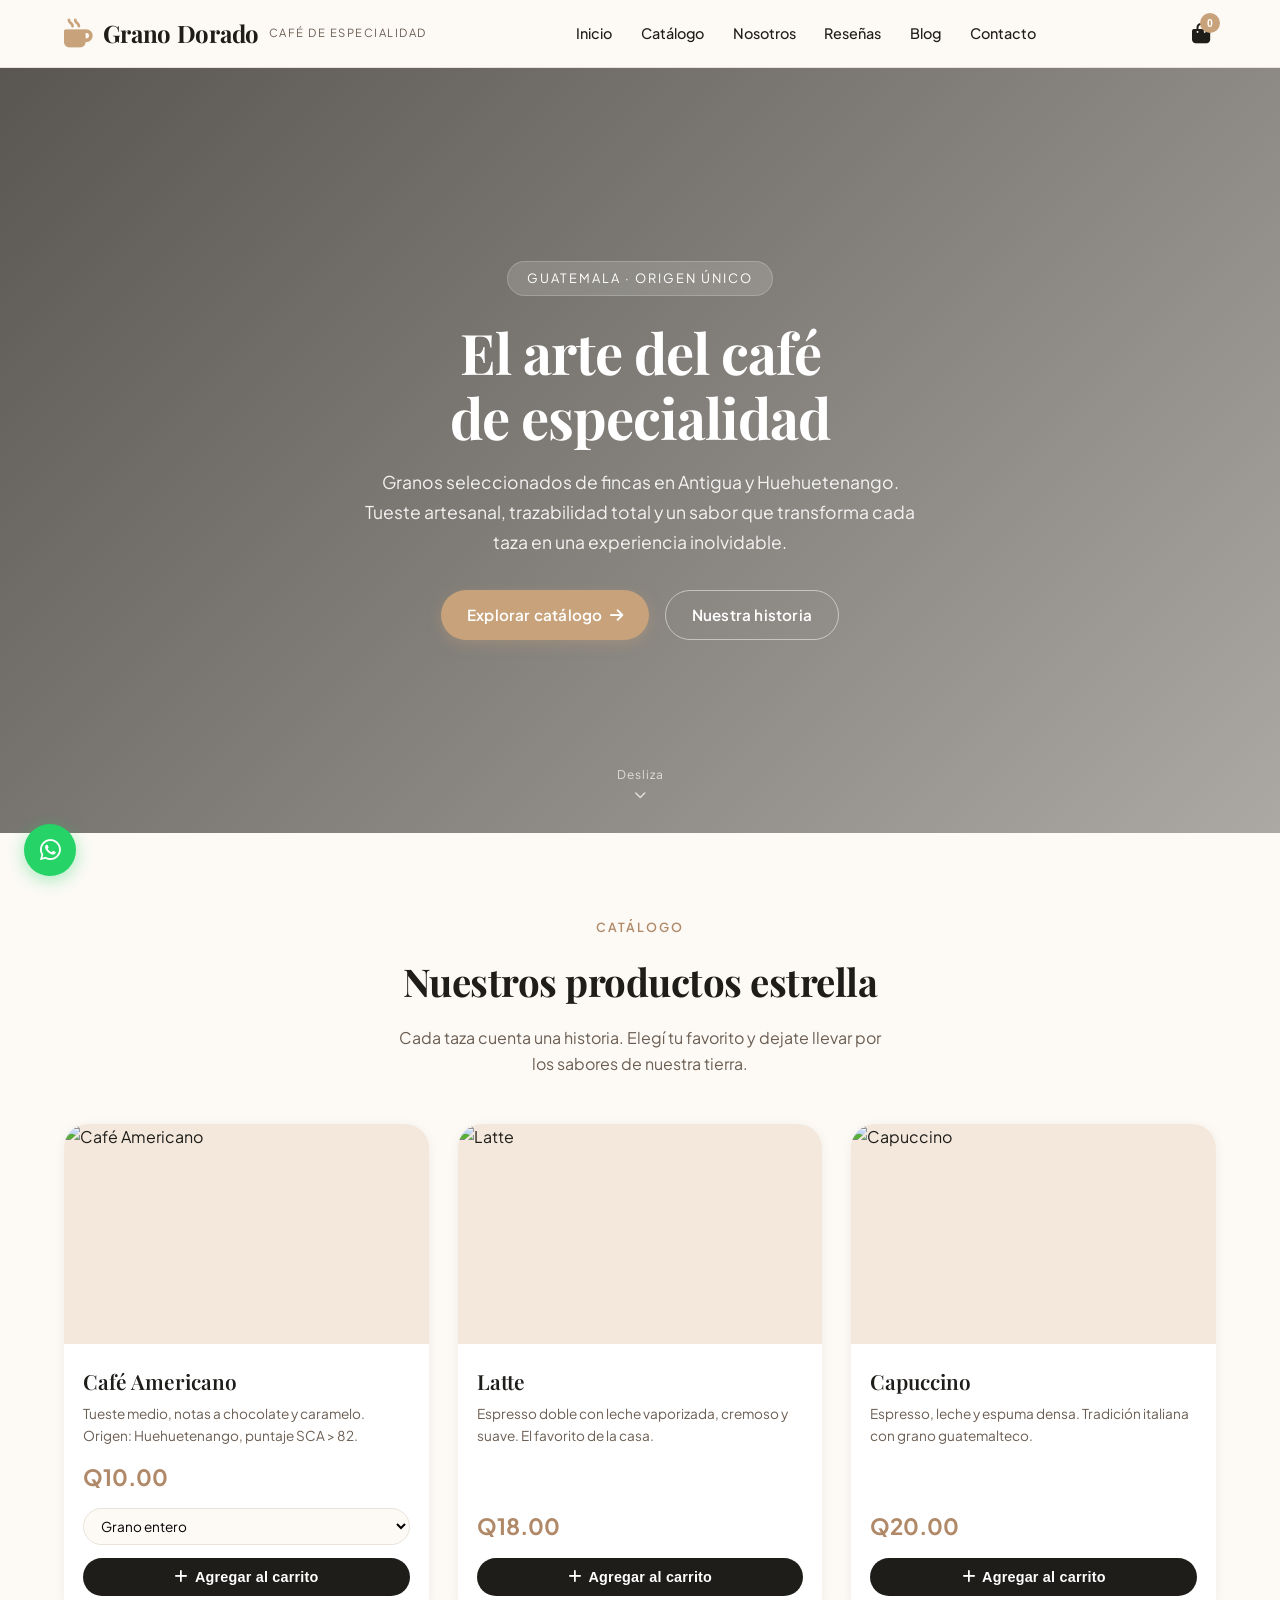
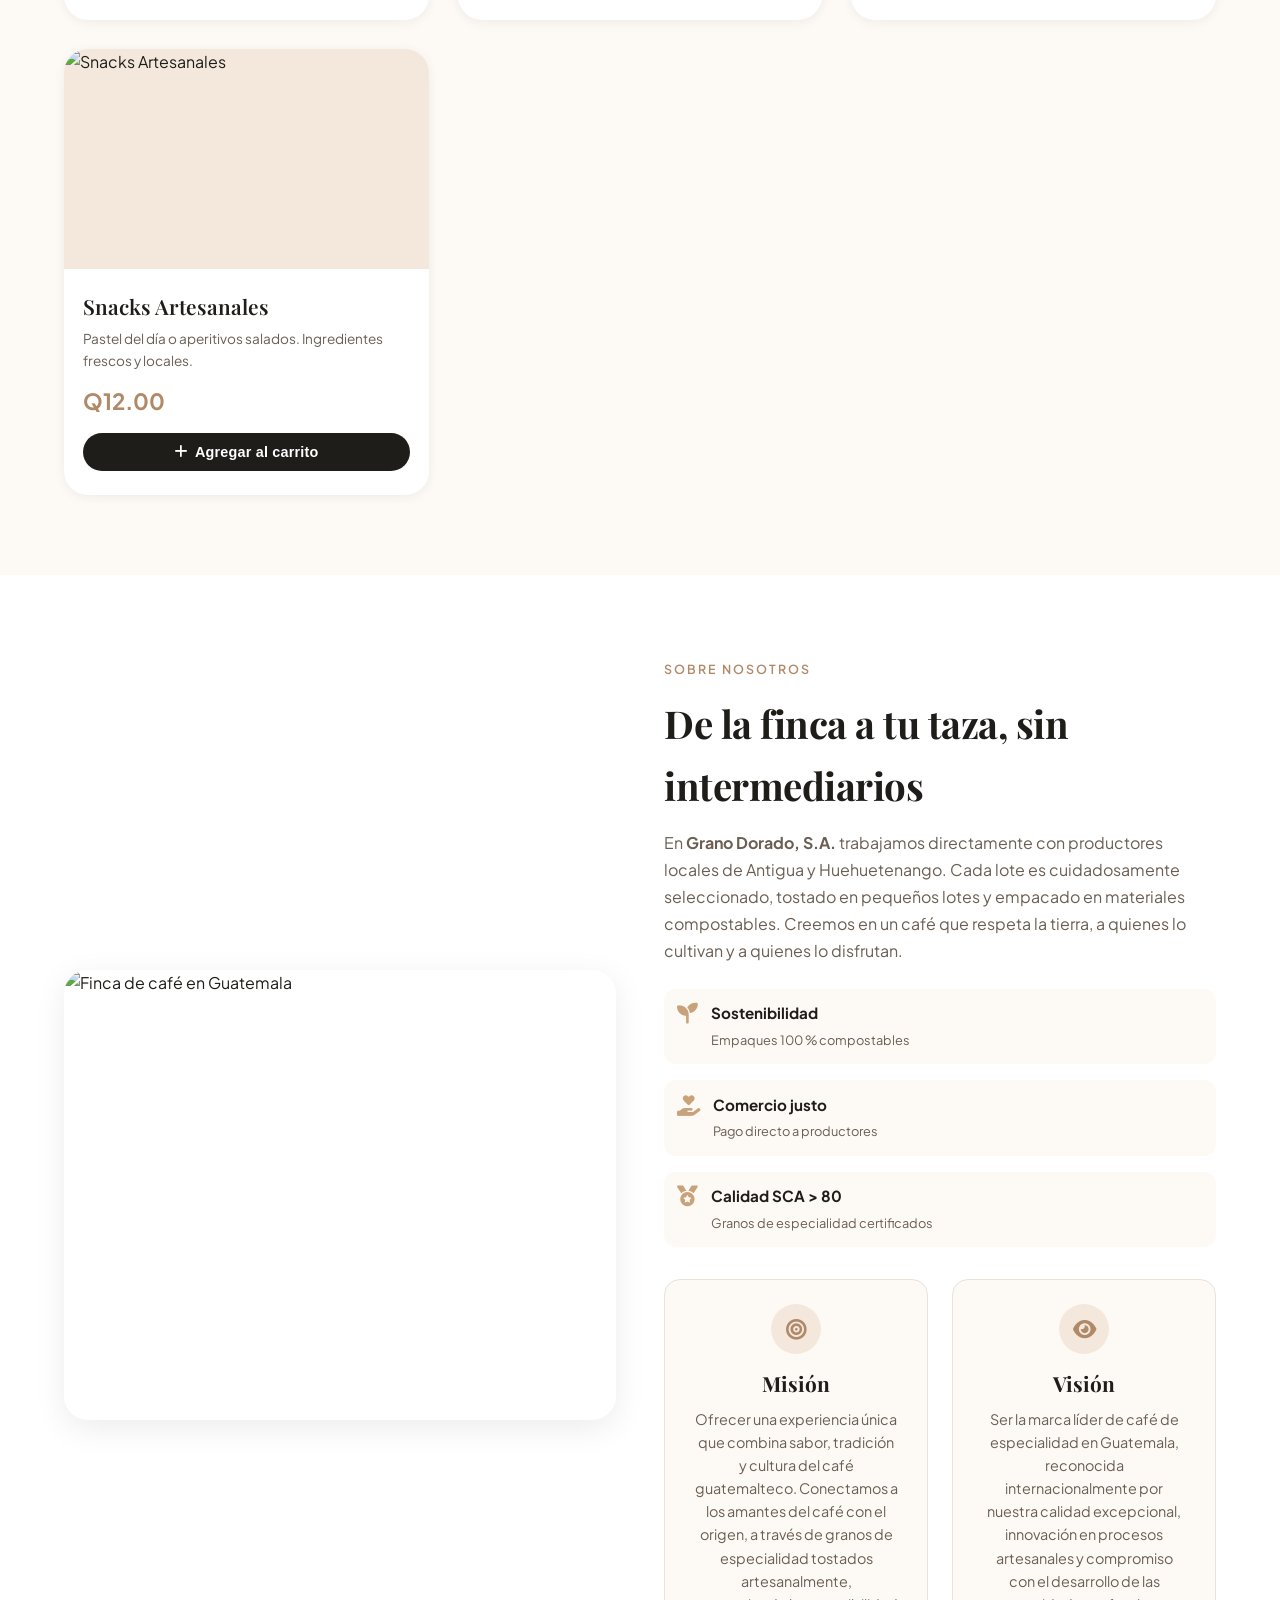
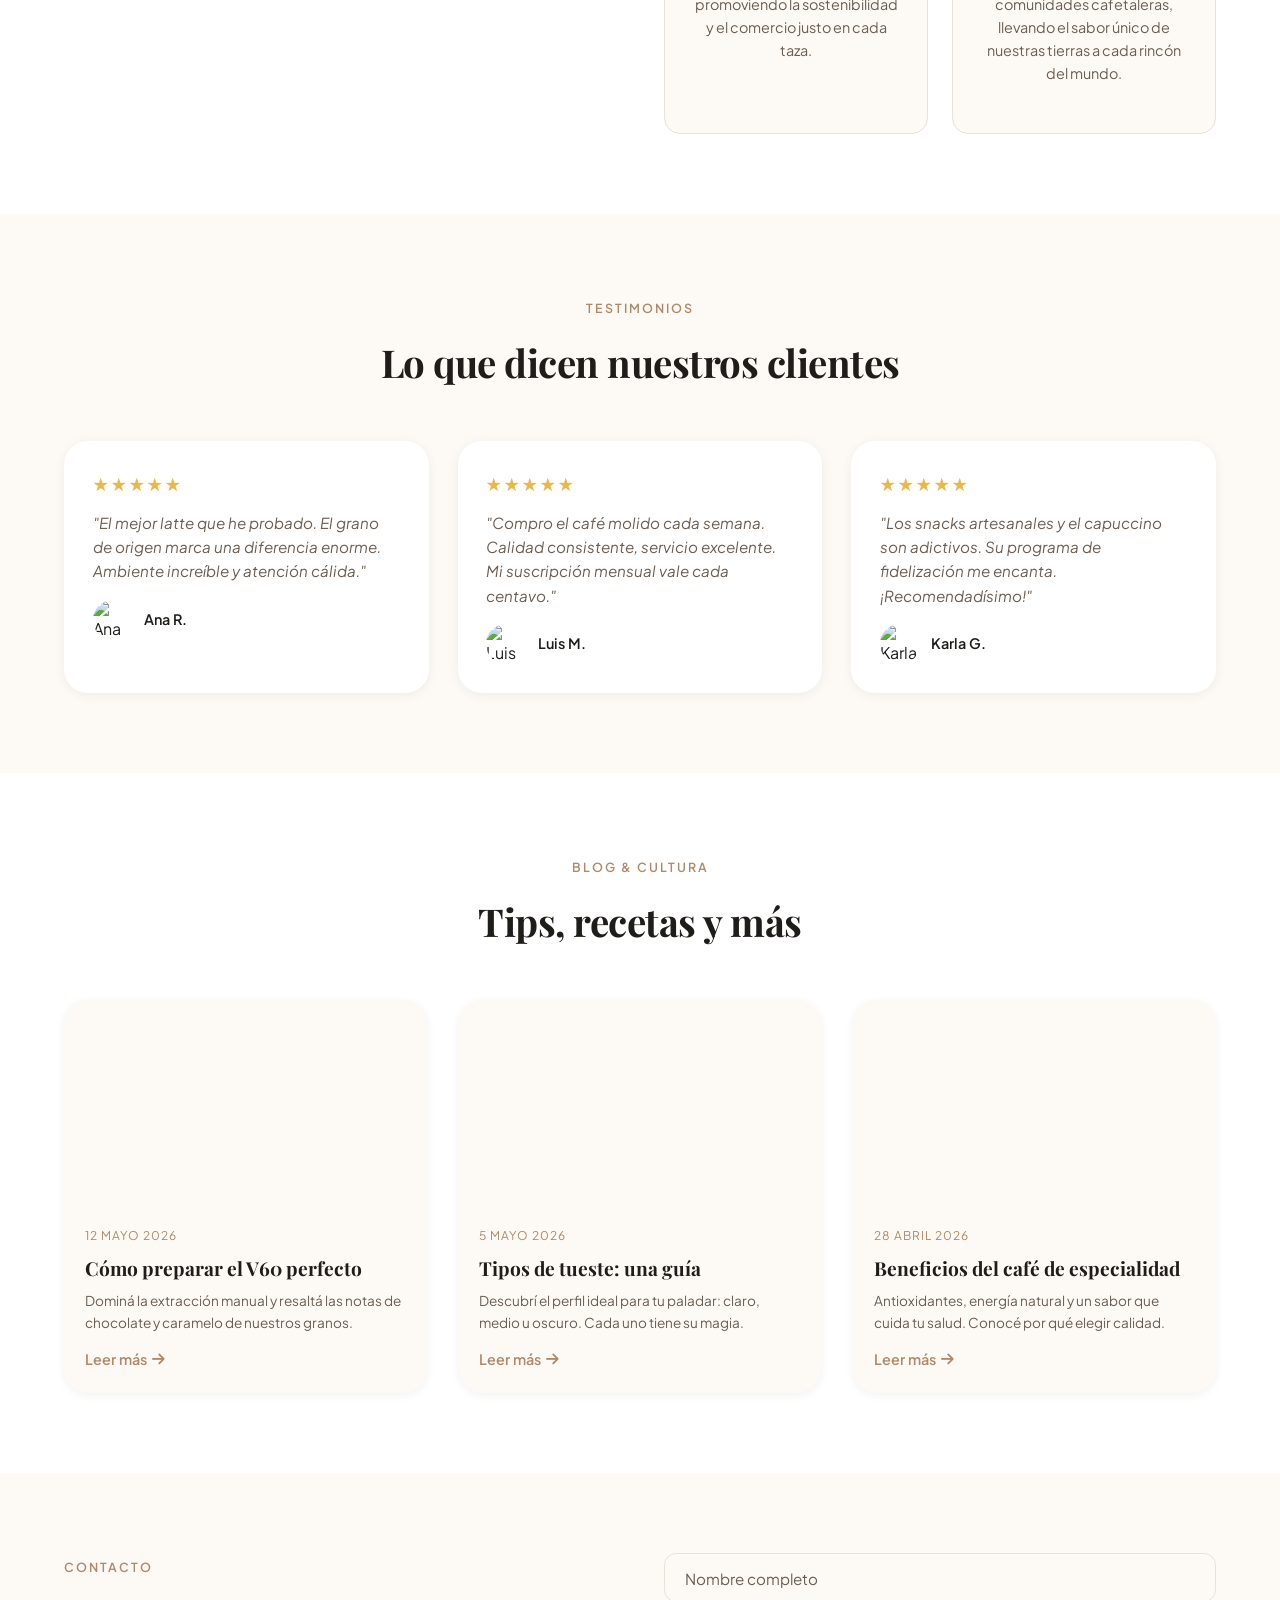
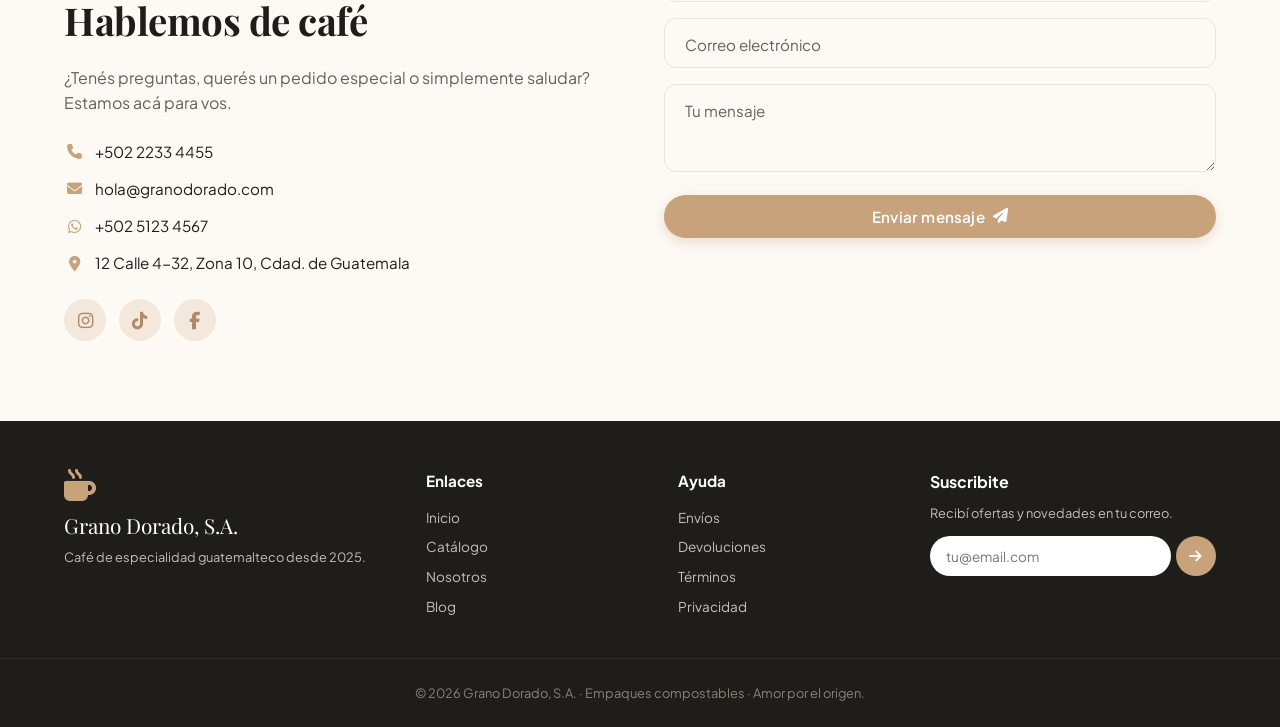
==== commit b5f56d7a: "Update index.html" ====
--- a/index.html
+++ b/index.html
@@ -102,6 +102,21 @@
                         <span>Empaques 100 % compostables</span>
                     </div>
                 </div>
+                <div class="valor-item">
+                    <i class="fa-solid fa-hand-holding-heart"></i>
+                    <div>
+                        <strong>Comercio justo</strong>
+                        <span>Pago directo a productores</span>
+                    </div>
+                </div>
+                <div class="valor-item">
+                    <i class="fa-solid fa-medal"></i>
+                    <div>
+                        <strong>Calidad SCA > 80</strong>
+                        <span>Granos de especialidad certificados</span>
+                    </div>
+                </div>
+            </div>
                 <!-- Misión y Visión -->
 <div class="mision-vision-grid">
     <div class="mision-vision-card">
@@ -122,22 +137,7 @@
             Ser la marca líder de café de especialidad en Guatemala, reconocida internacionalmente por nuestra calidad excepcional, innovación en procesos artesanales y compromiso con el desarrollo de las comunidades cafetaleras, llevando el sabor único de nuestras tierras a cada rincón del mundo.
         </p>
     </div>
-</div>
-                <div class="valor-item">
-                    <i class="fa-solid fa-hand-holding-heart"></i>
-                    <div>
-                        <strong>Comercio justo</strong>
-                        <span>Pago directo a productores</span>
-                    </div>
-                </div>
-                <div class="valor-item">
-                    <i class="fa-solid fa-medal"></i>
-                    <div>
-                        <strong>Calidad SCA > 80</strong>
-                        <span>Granos de especialidad certificados</span>
-                    </div>
-                </div>
-            </div>
+</div>  
         </div>
     </div>
 </section>
--- a/styles.css
+++ b/styles.css
@@ -1224,7 +1224,63 @@
     transform: scale(1.1);
     box-shadow: 0 6px 22px rgba(37, 211, 102, 0.55);
 }
-
+/* ---------- MISIÓN Y VISIÓN ---------- */
+.mision-vision-grid {
+    display: grid;
+    grid-template-columns: 1fr 1fr;
+    gap: 1.5rem;
+    margin-top: 2rem;
+}
+
+.mision-vision-card {
+    background: var(--color-fondo);
+    border-radius: var(--radio-borde);
+    padding: 1.5rem 1.8rem;
+    border: 1px solid var(--color-gris-borde);
+    transition: var(--transicion);
+    text-align: center;
+}
+
+.mision-vision-card:hover {
+    transform: translateY(-4px);
+    box-shadow: var(--sombra-elevada);
+    border-color: var(--color-dorado);
+    background: var(--color-blanco);
+}
+
+.mv-icono {
+    width: 50px;
+    height: 50px;
+    border-radius: 50%;
+    background: var(--color-dorado-claro);
+    color: var(--color-dorado-oscuro);
+    display: flex;
+    align-items: center;
+    justify-content: center;
+    margin: 0 auto 0.8rem;
+    font-size: 1.3rem;
+}
+
+.mision-vision-card h3 {
+    font-family: var(--fuente-titulos);
+    font-size: 1.3rem;
+    font-weight: 700;
+    margin-bottom: 0.5rem;
+    color: var(--color-texto);
+}
+
+.mision-vision-card p {
+    font-size: 0.9rem;
+    color: var(--color-texto-claro);
+    line-height: 1.6;
+}
+
+/* Responsive: en móvil se apilan */
+@media (max-width: 600px) {
+    .mision-vision-grid {
+        grid-template-columns: 1fr;
+    }
+}
 /* ---------- RESPONSIVE ---------- */
 @media (max-width: 900px) {
     .nav-links {
@@ -1303,4 +1359,4 @@
     .modal-contenido {
         max-width: 95vw;
     }
-}+}
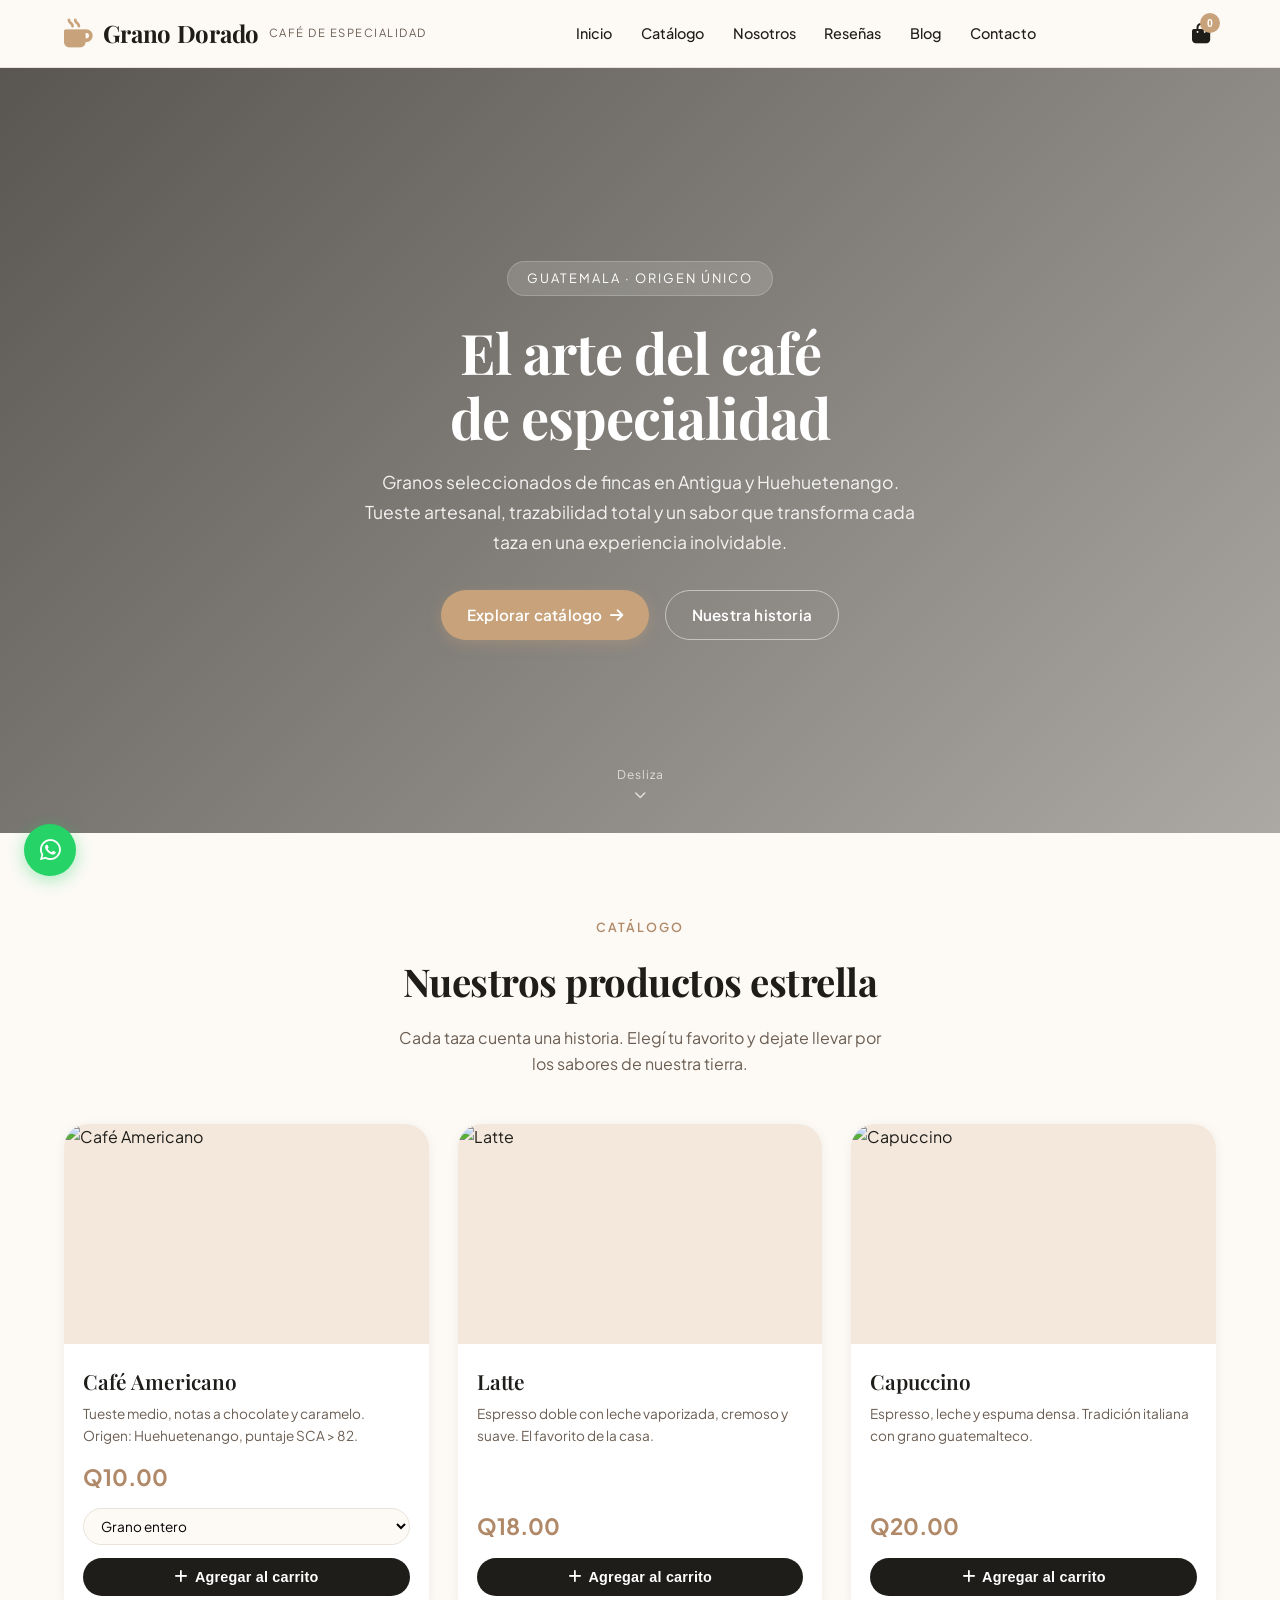
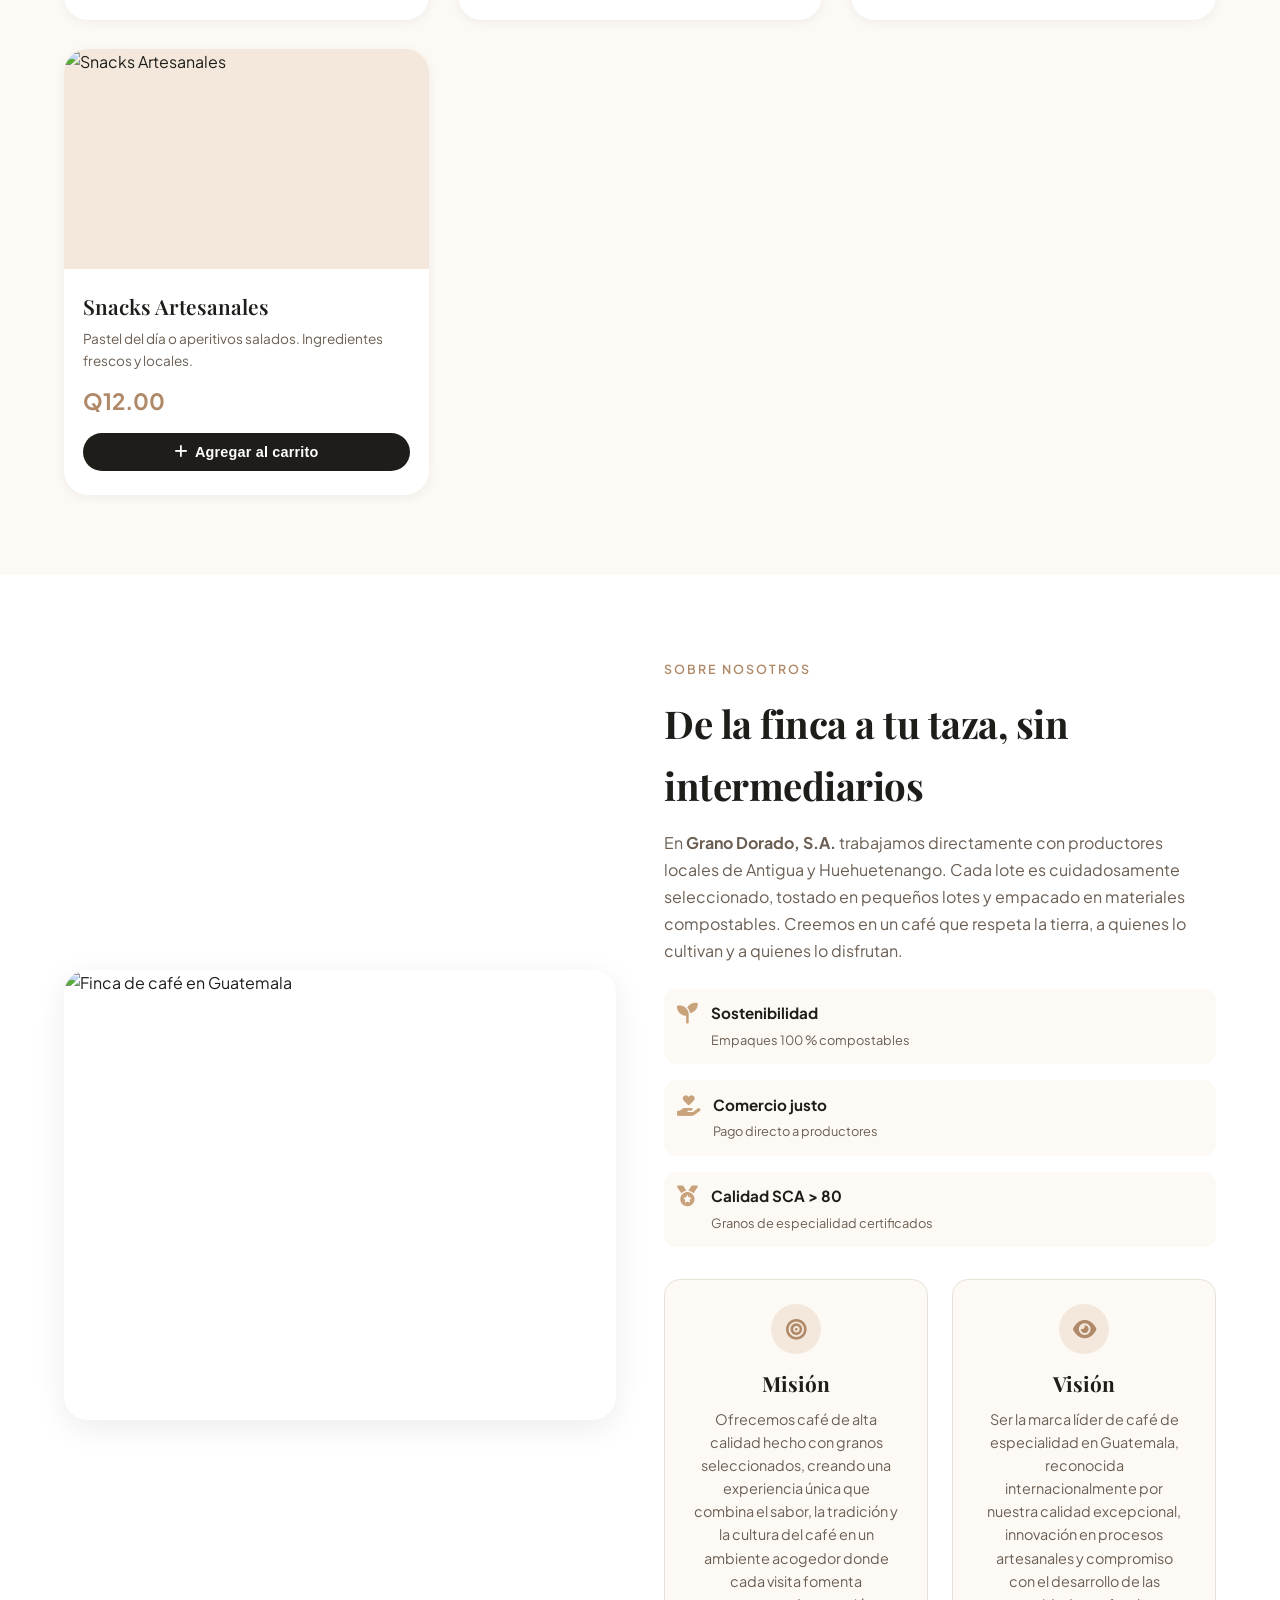
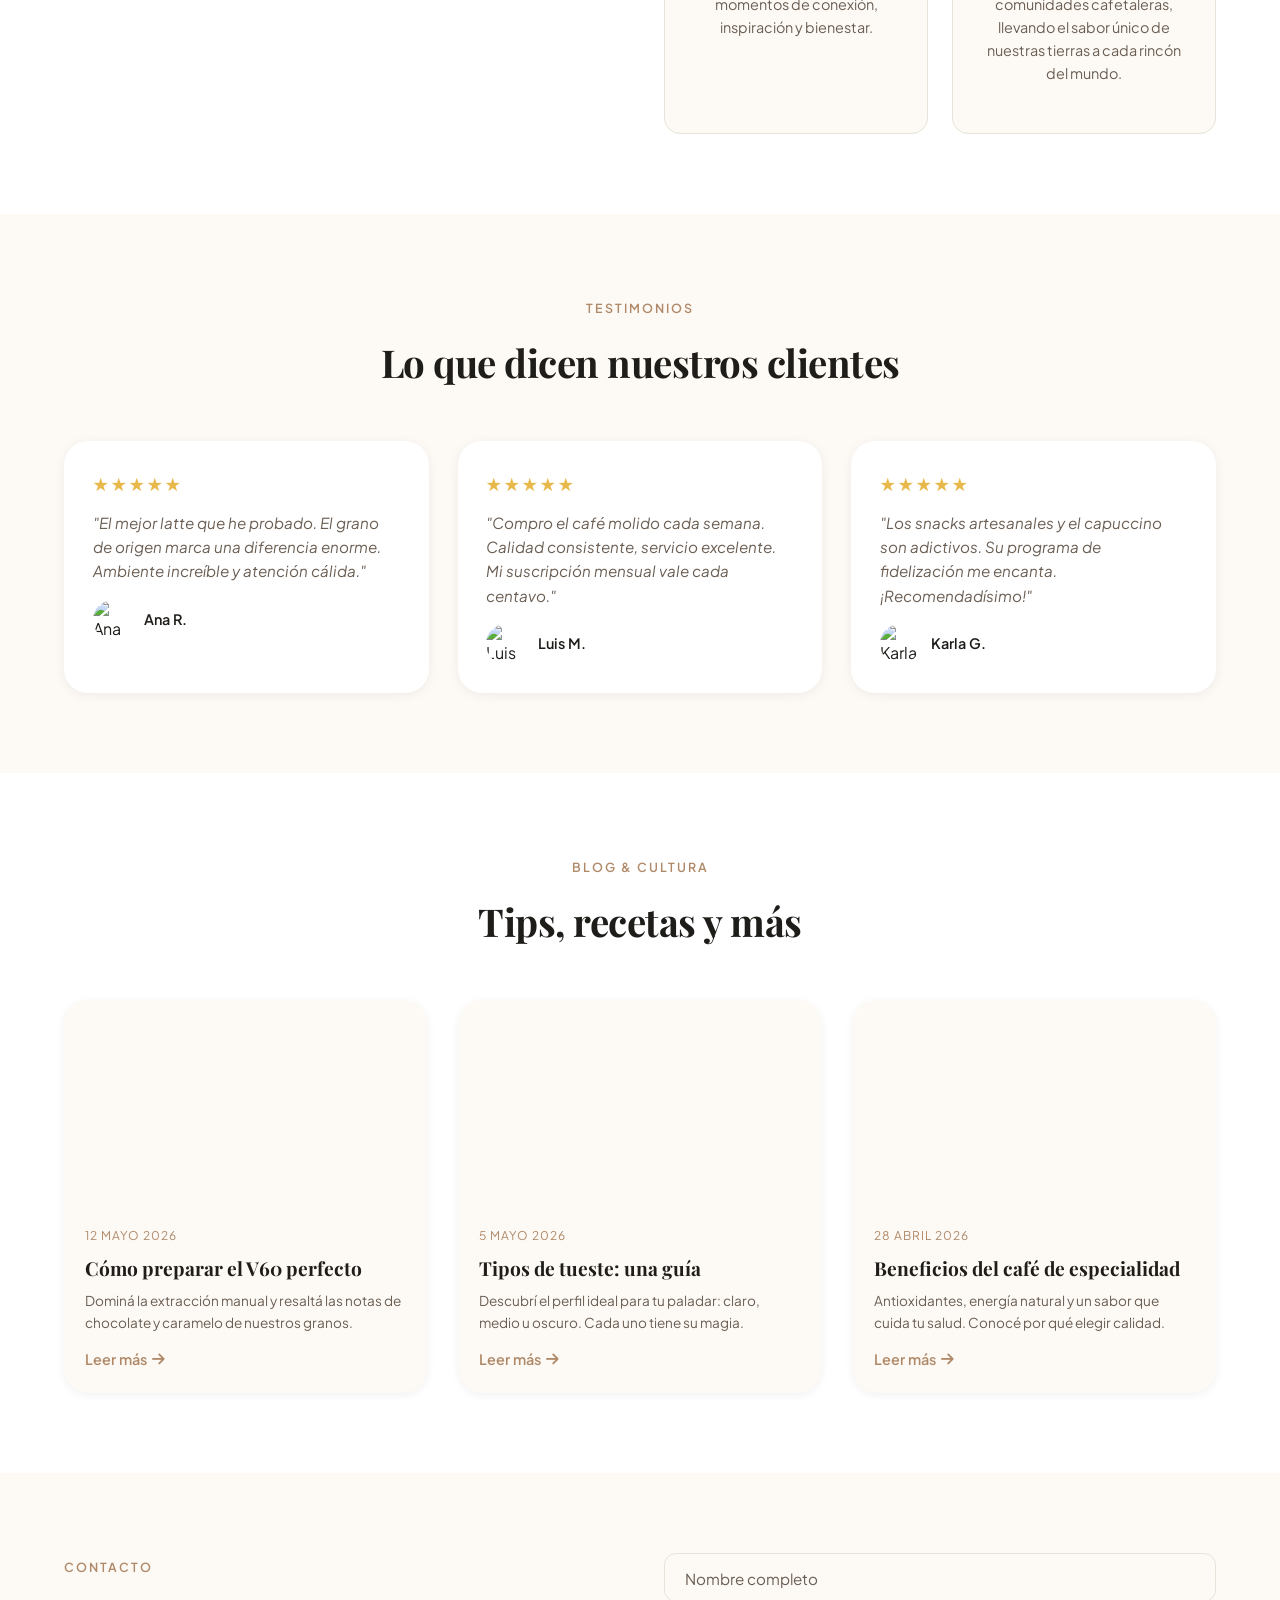
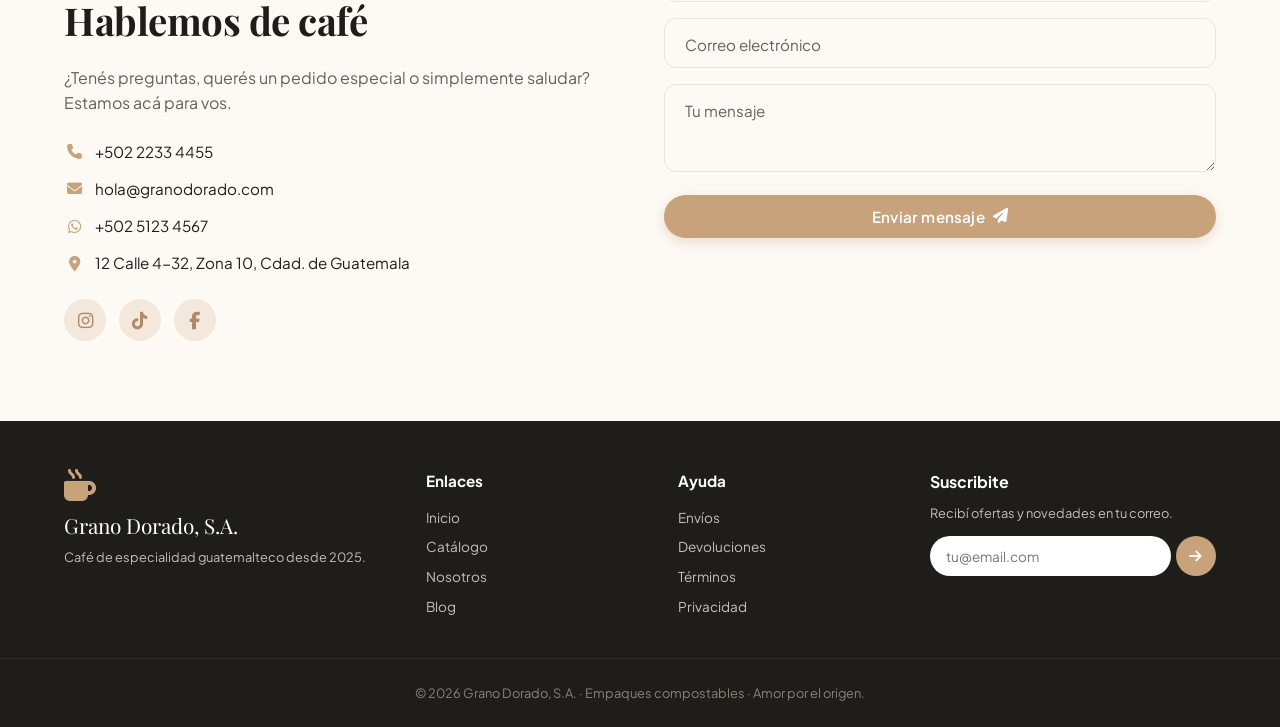
==== commit 2f2633ac: "Update index.html" ====
--- a/index.html
+++ b/index.html
@@ -125,7 +125,7 @@
         </div>
         <h3>Misión</h3>
         <p>
-            Ofrecer una experiencia única que combina sabor, tradición y cultura del café guatemalteco. Conectamos a los amantes del café con el origen, a través de granos de especialidad tostados artesanalmente, promoviendo la sostenibilidad y el comercio justo en cada taza.
+            Ofrecemos café de alta calidad hecho con granos seleccionados, creando una experiencia única que combina el sabor, la tradición y la cultura del café en un ambiente acogedor donde cada visita fomenta momentos de conexión, inspiración y bienestar.
         </p>
     </div>
     <div class="mision-vision-card">
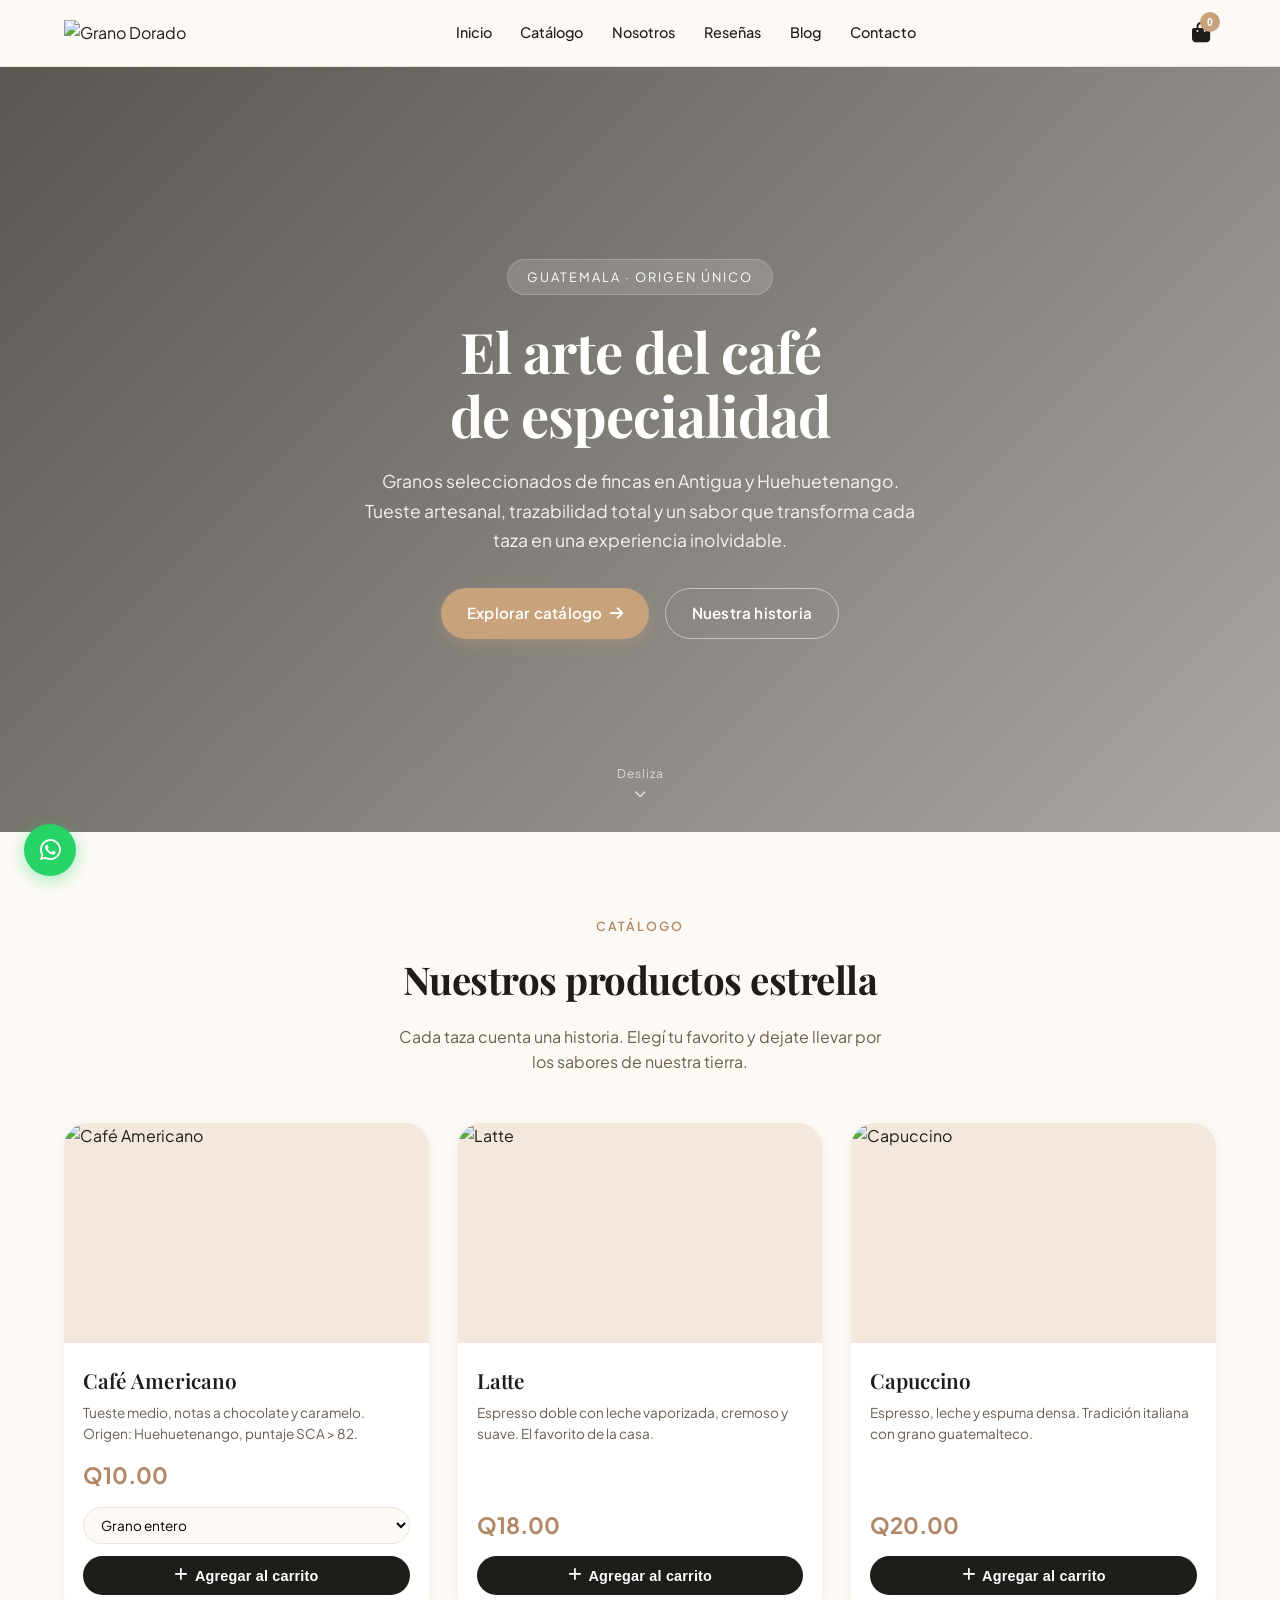
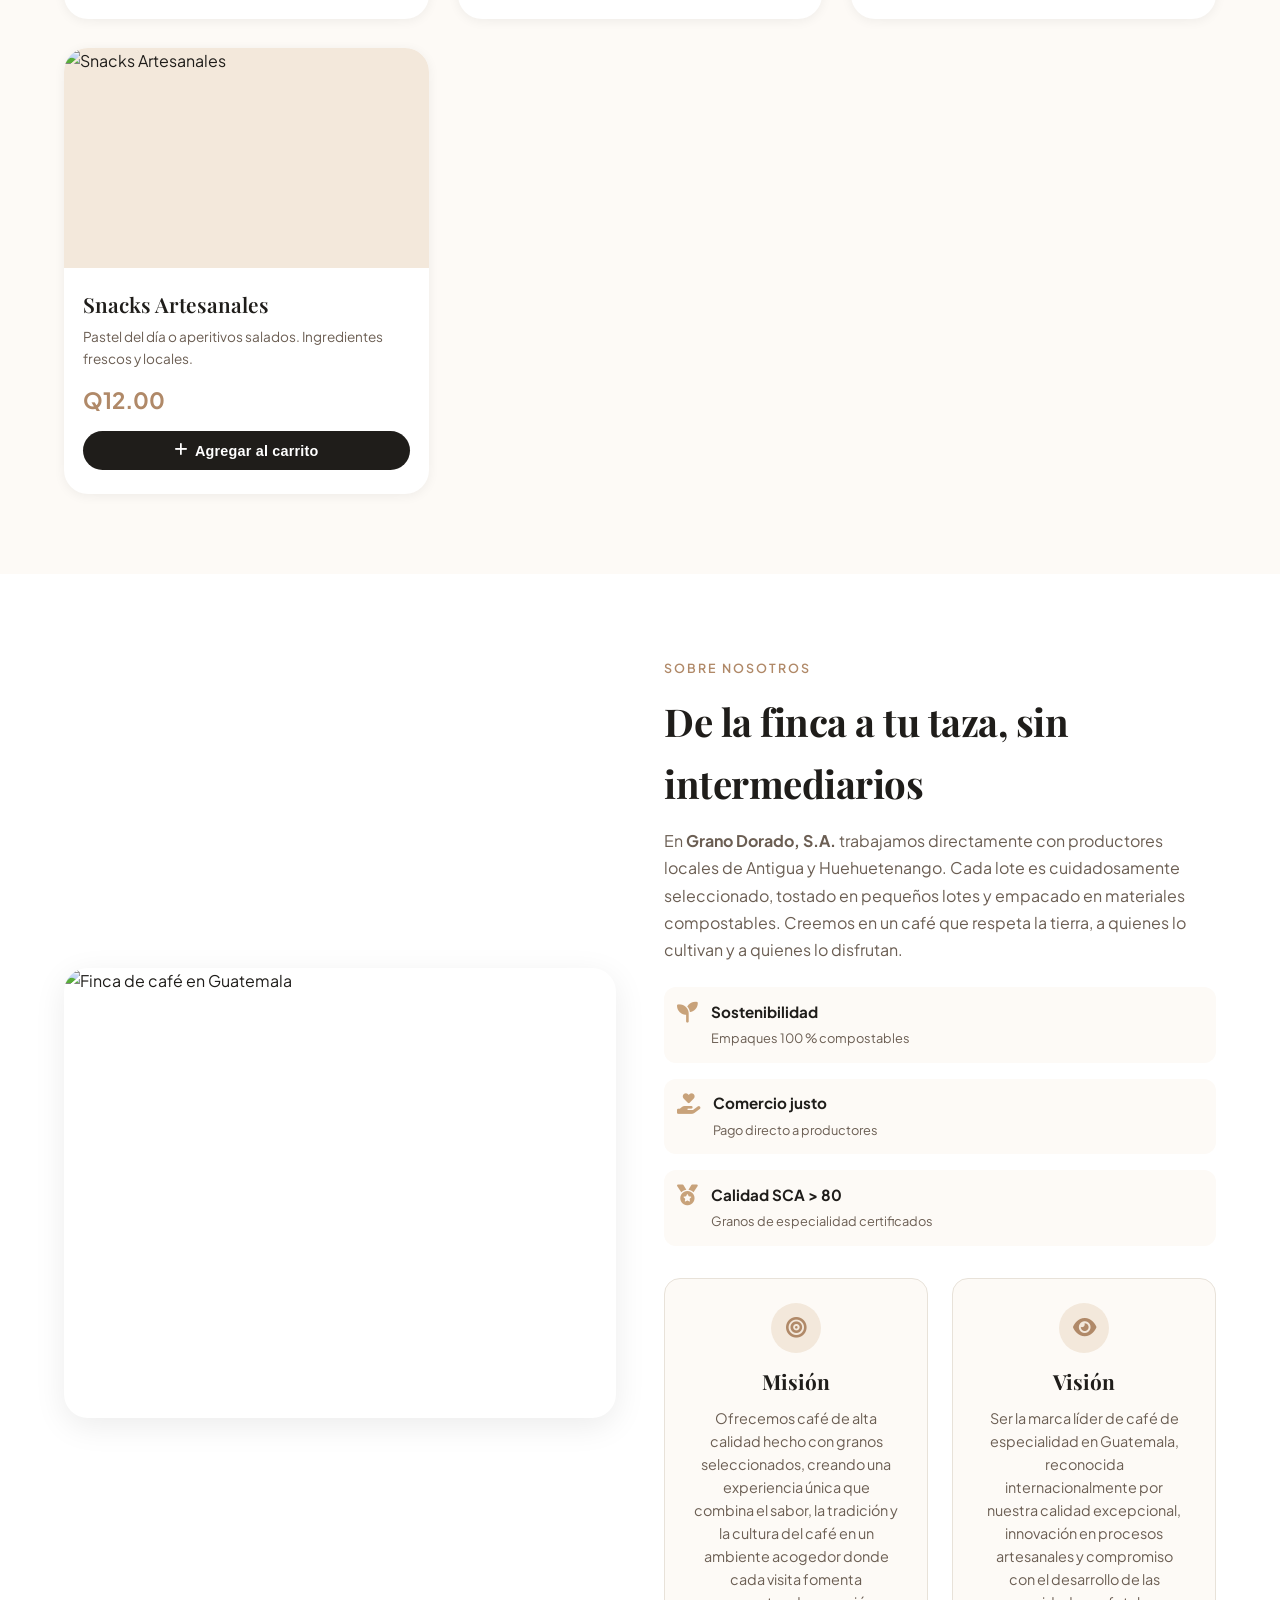
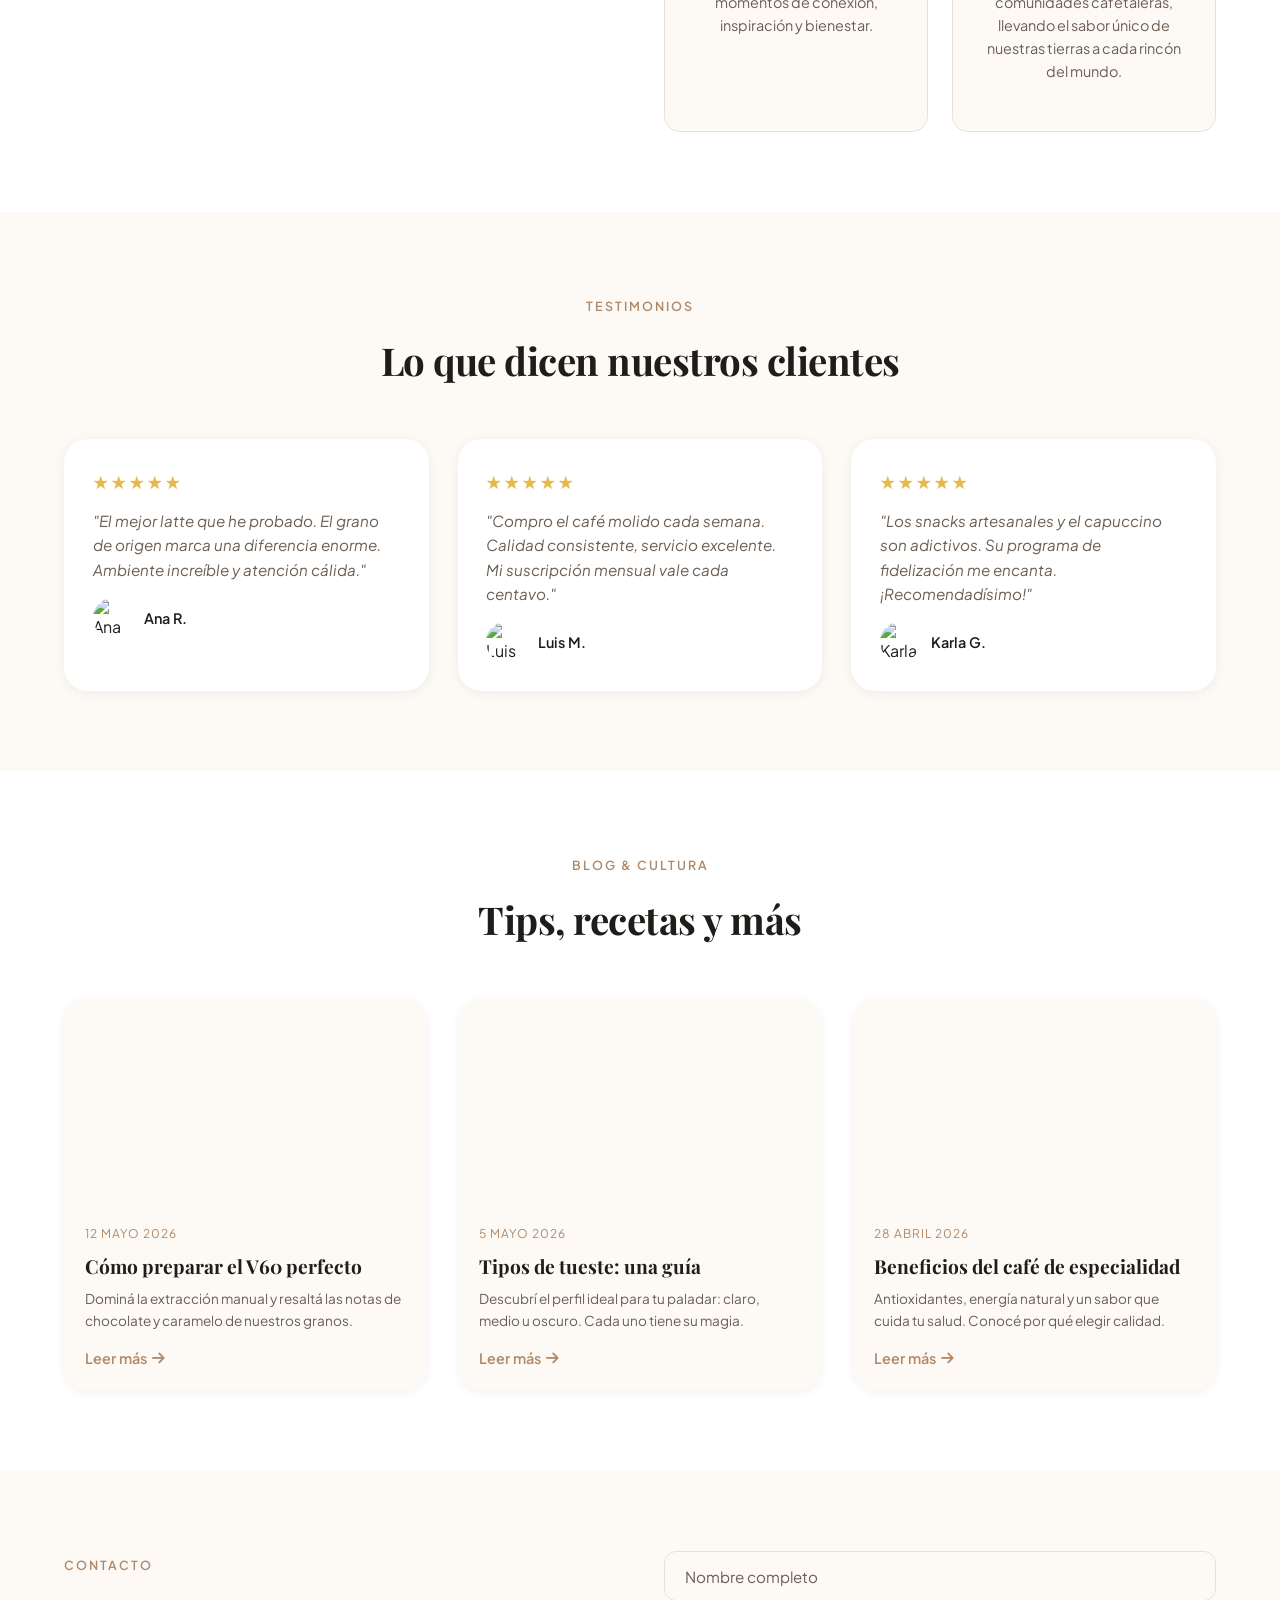
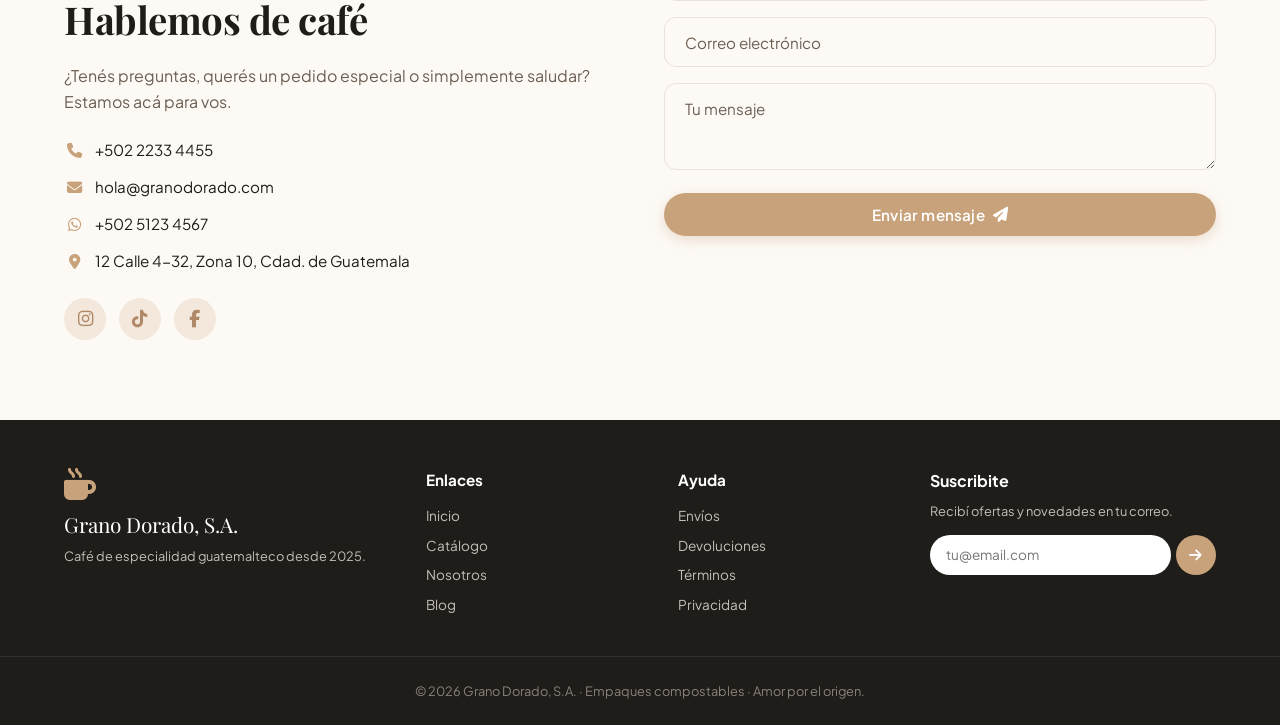
==== commit 2dcb30c7: "Update index.html" ====
--- a/index.html
+++ b/index.html
@@ -21,10 +21,8 @@
 <!-- ========== HEADER / NAVEGACIÓN ========== -->
 <header class="header" id="header">
     <div class="nav-container">
-        <a href="#inicio" class="logo" aria-label="Grano Dorado Inicio">
-            <i class="fa-solid fa-mug-hot"></i>
-            <span class="logo-texto">Grano Dorado</span>
-            <span class="logo-sub">Café de Especialidad</span>
+        <a href="#inicio" class="logo">
+    <img src="https://drive.google.com/file/d/1G4CGwWfXJnga1D_p1NPR-h3excpsMXOP/view?usp=drive_link" alt="Grano Dorado" class="logo-img">
         </a>
         <nav class="nav-links" id="navLinks">
             <a href="#inicio" class="nav-item">Inicio</a>
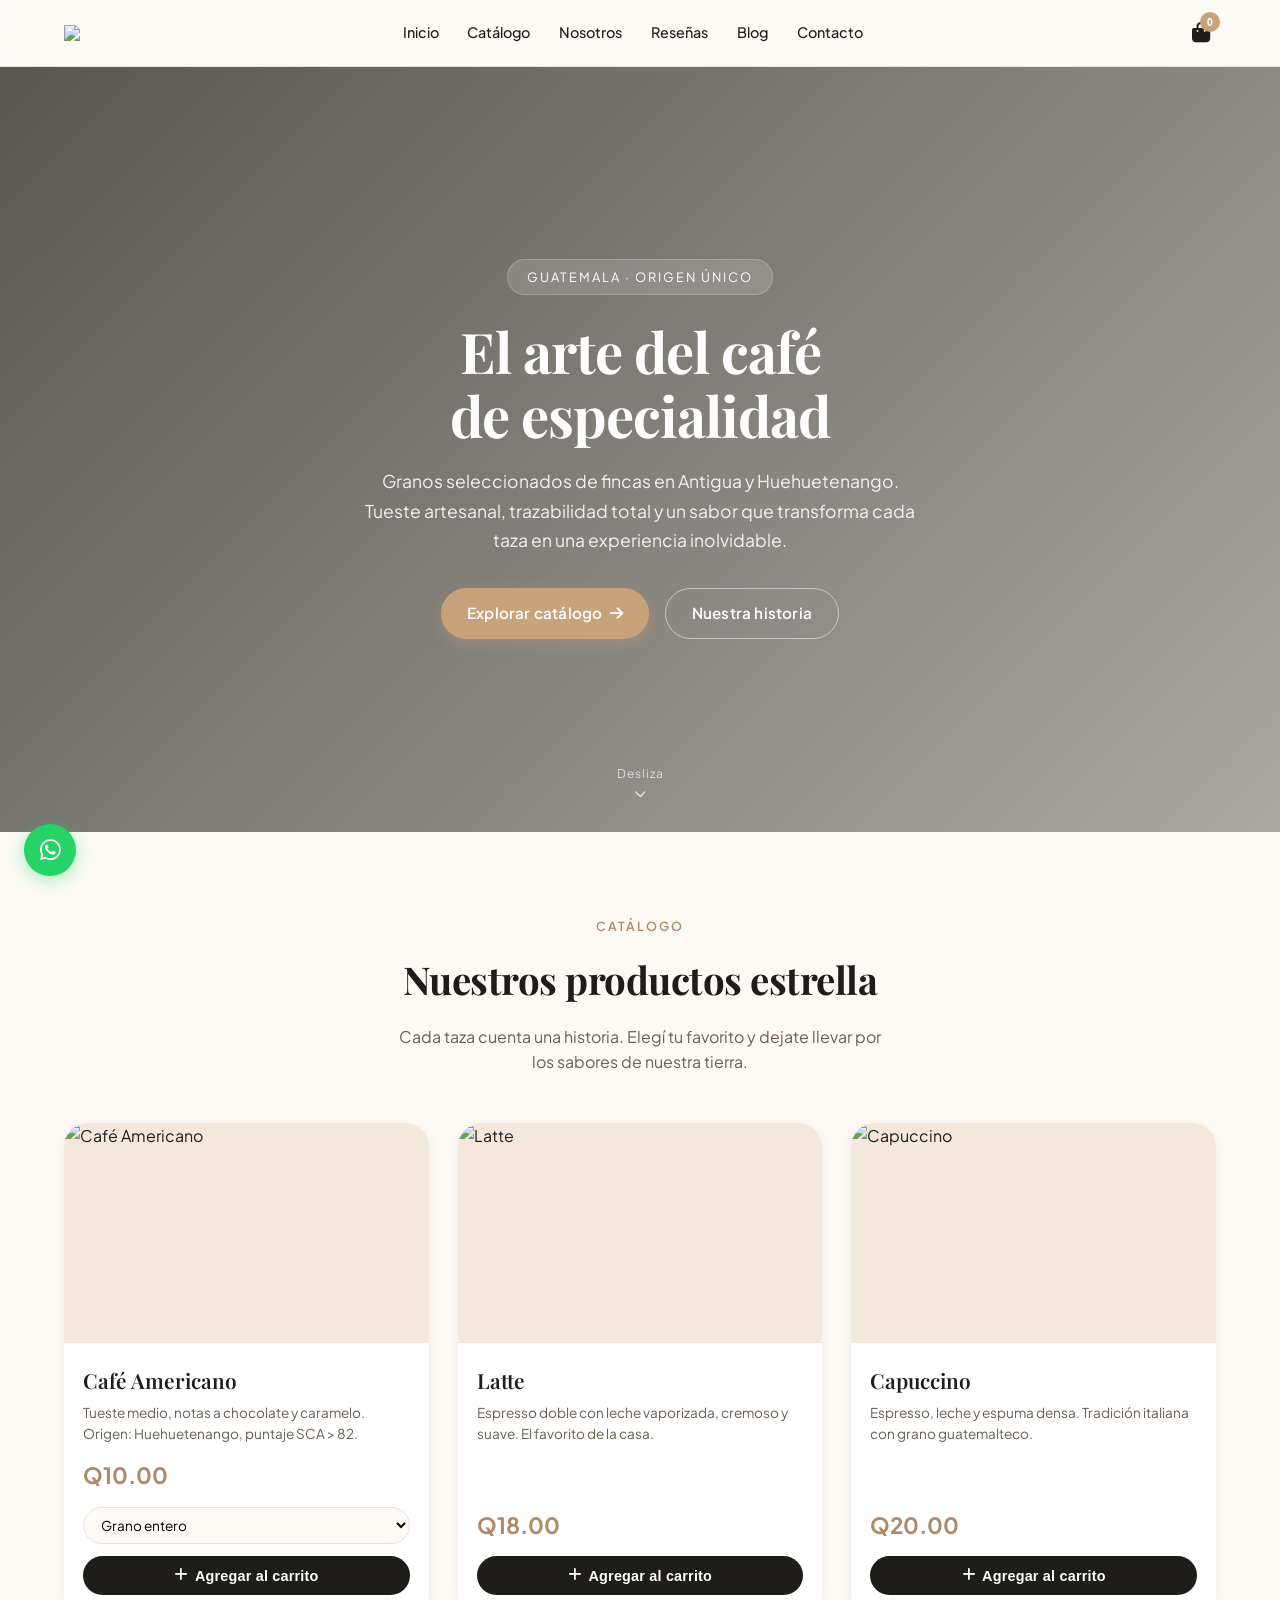
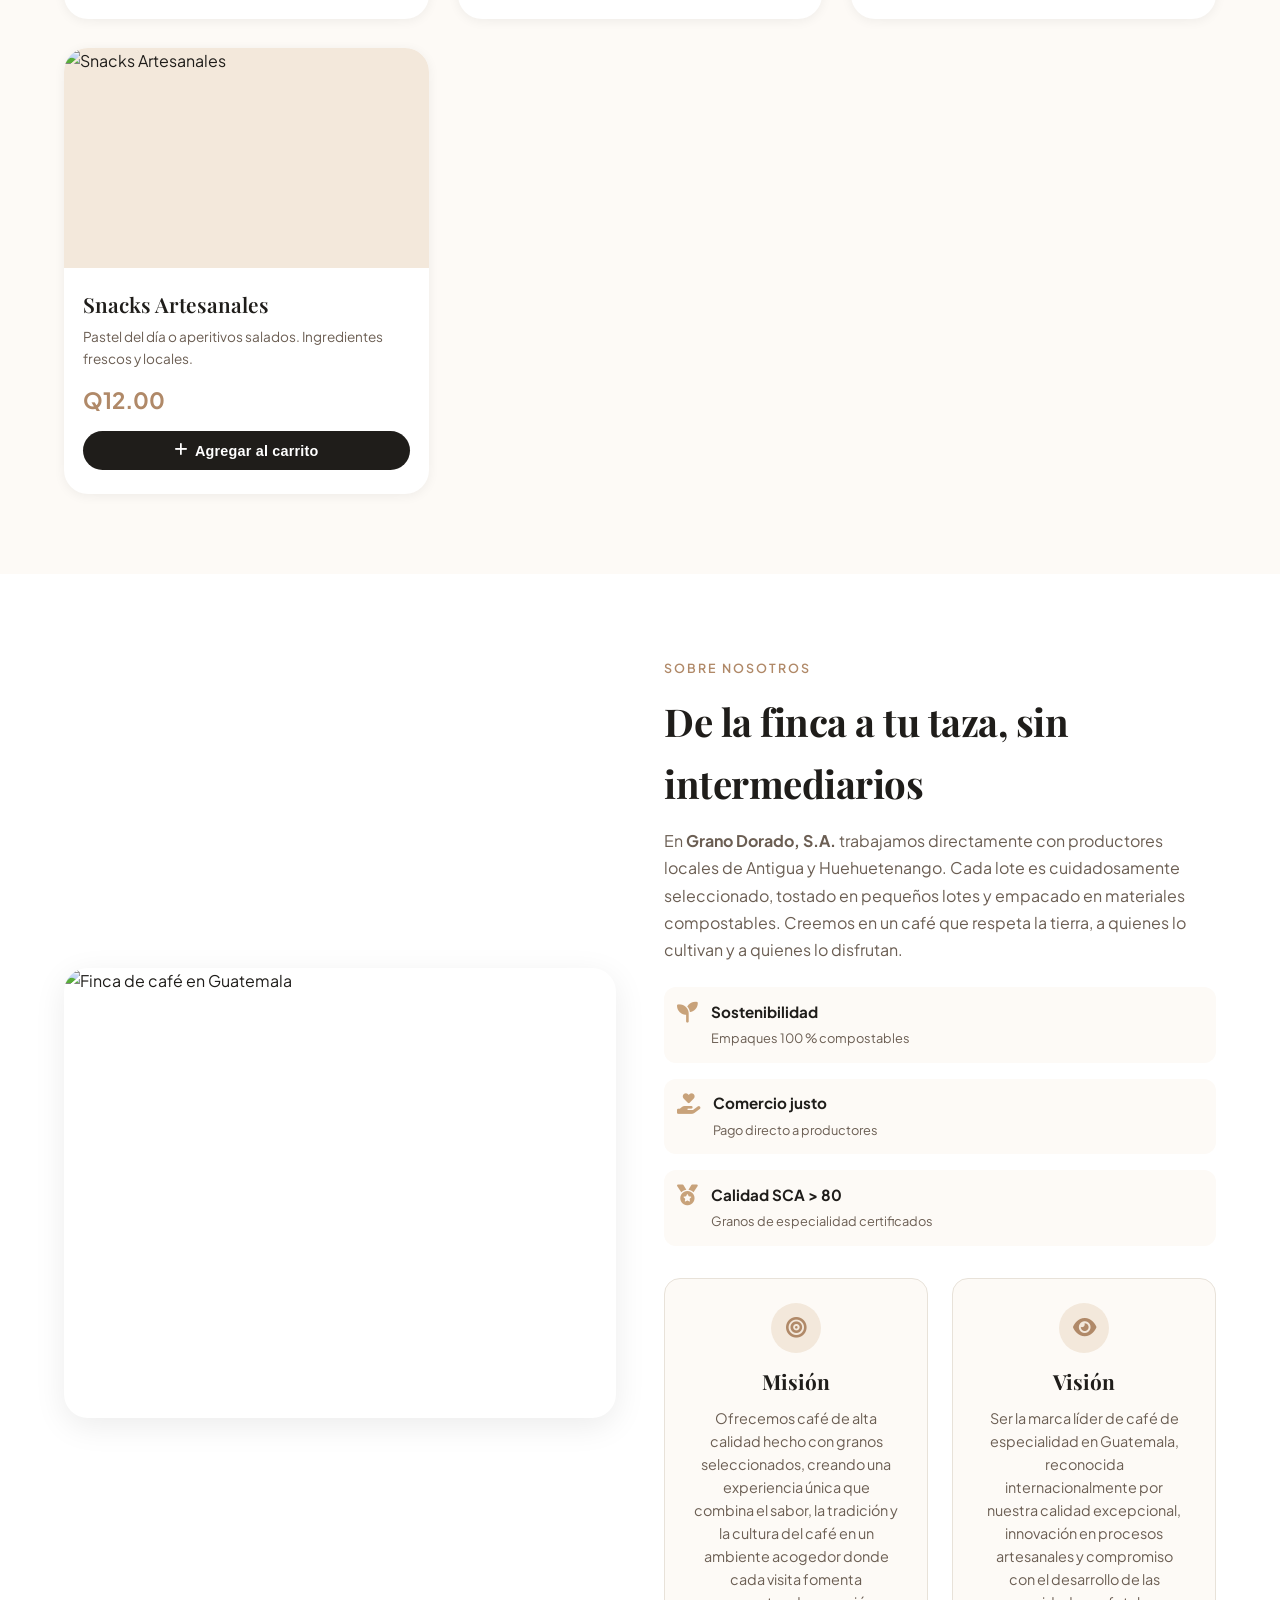
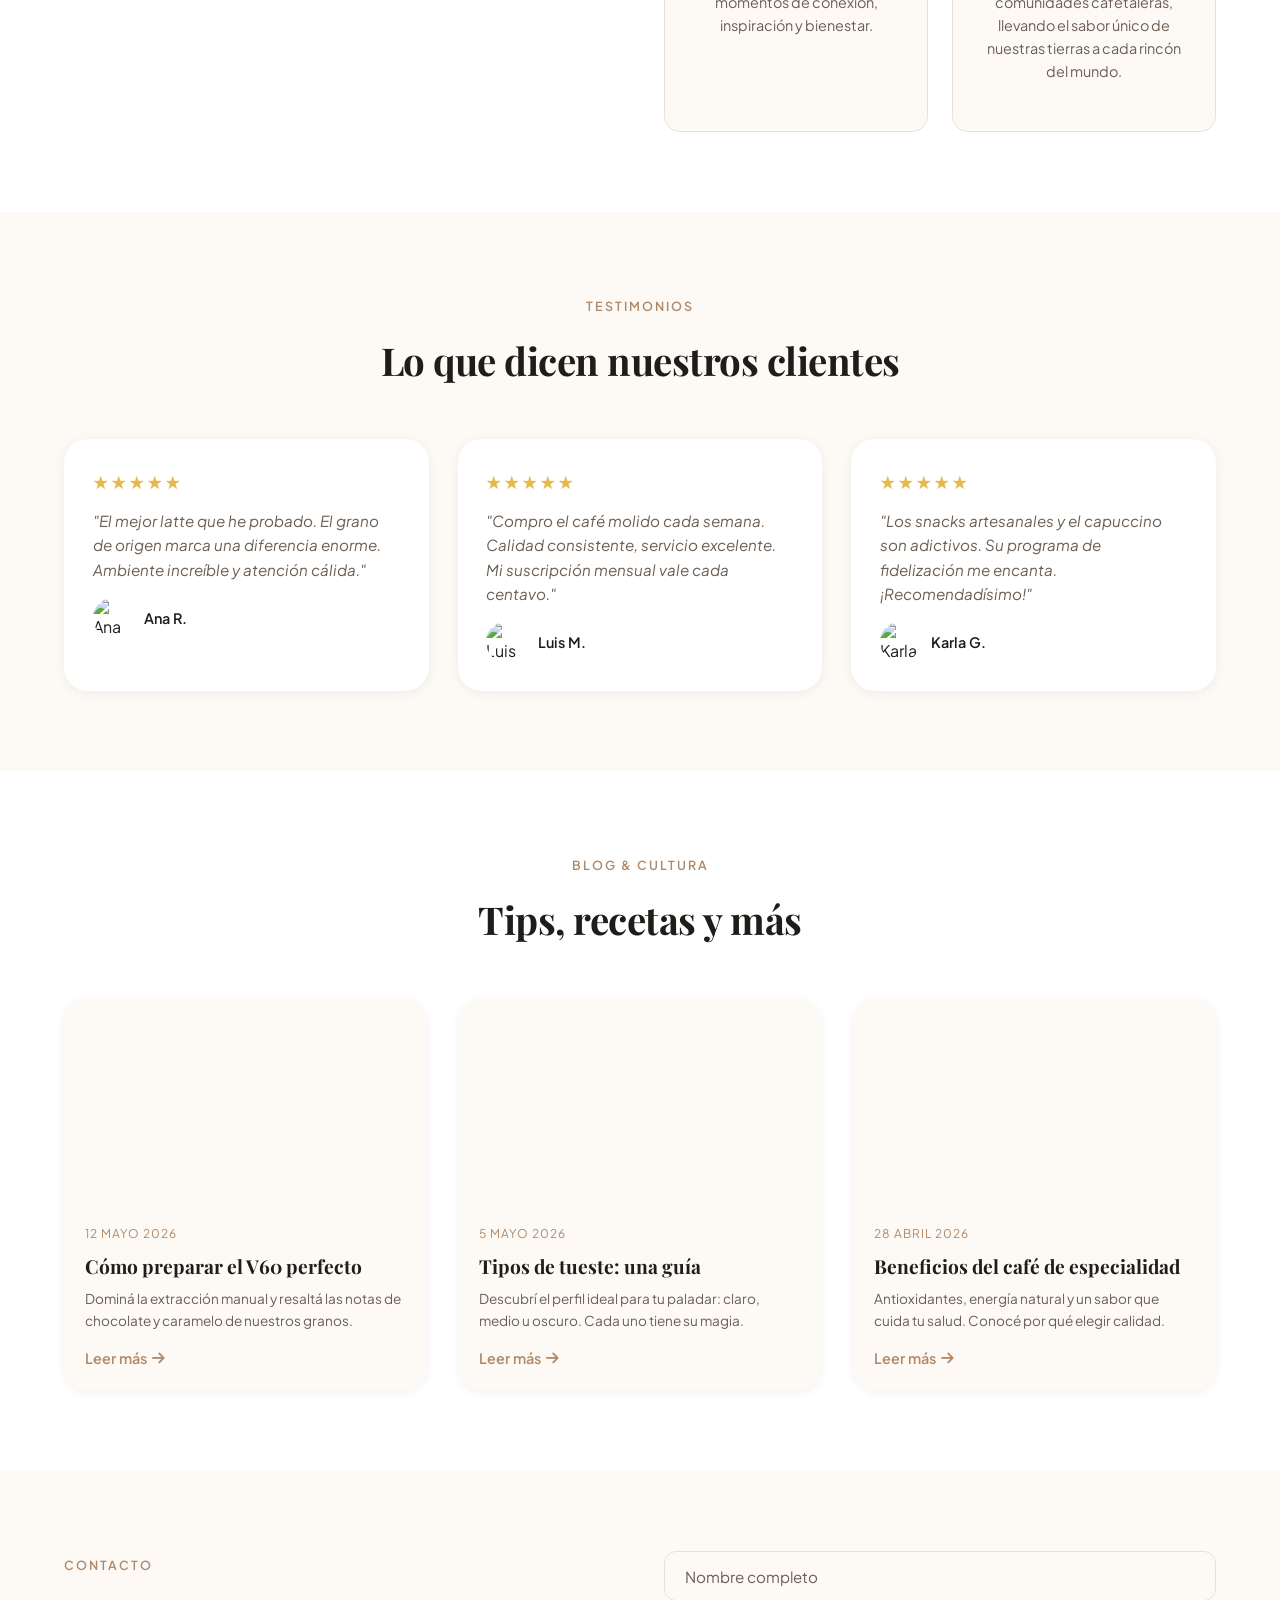
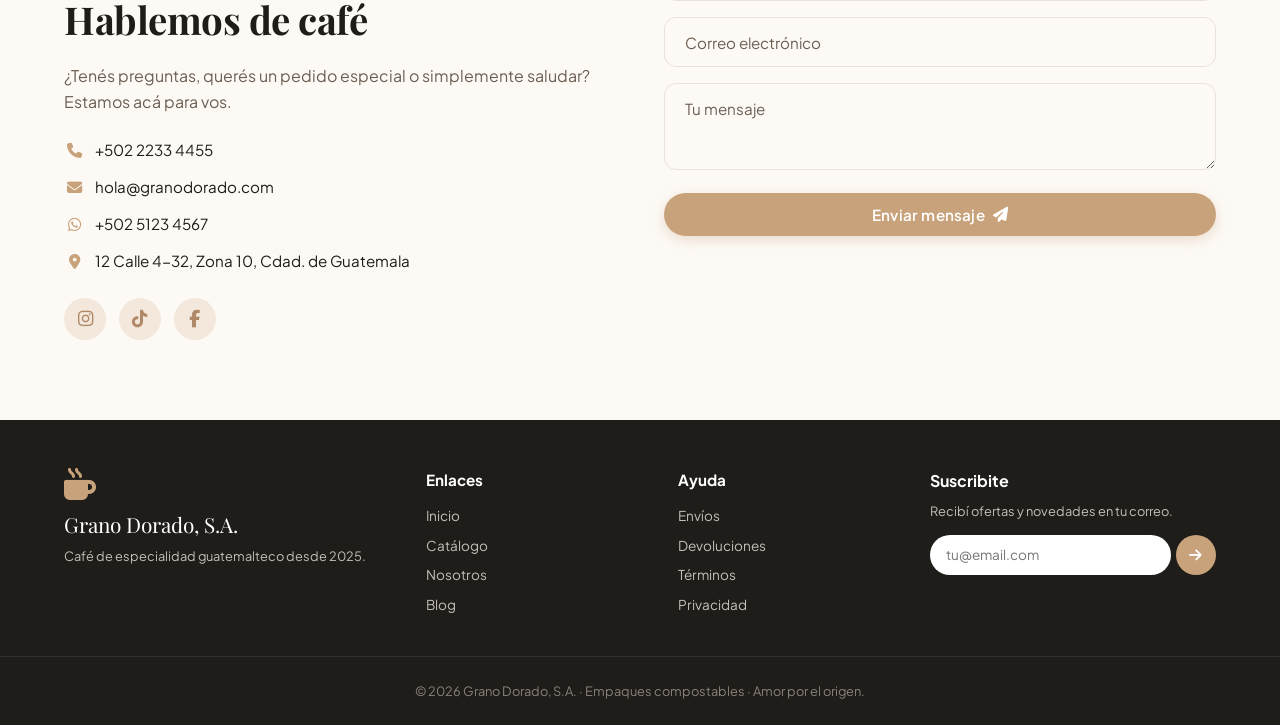
==== commit c021a8d8: "Update index.html" ====
--- a/index.html
+++ b/index.html
@@ -22,7 +22,7 @@
 <header class="header" id="header">
     <div class="nav-container">
         <a href="#inicio" class="logo">
-    <img src="https://drive.google.com/file/d/1G4CGwWfXJnga1D_p1NPR-h3excpsMXOP/view?usp=drive_link" alt="Grano Dorado" class="logo-img">
+    <img src="https://github.com/lokoadtt/grano-dorado/blob/5883c4a25a60b33c2545b4b52879a377b4128561/Recurso%201.png">
         </a>
         <nav class="nav-links" id="navLinks">
             <a href="#inicio" class="nav-item">Inicio</a>
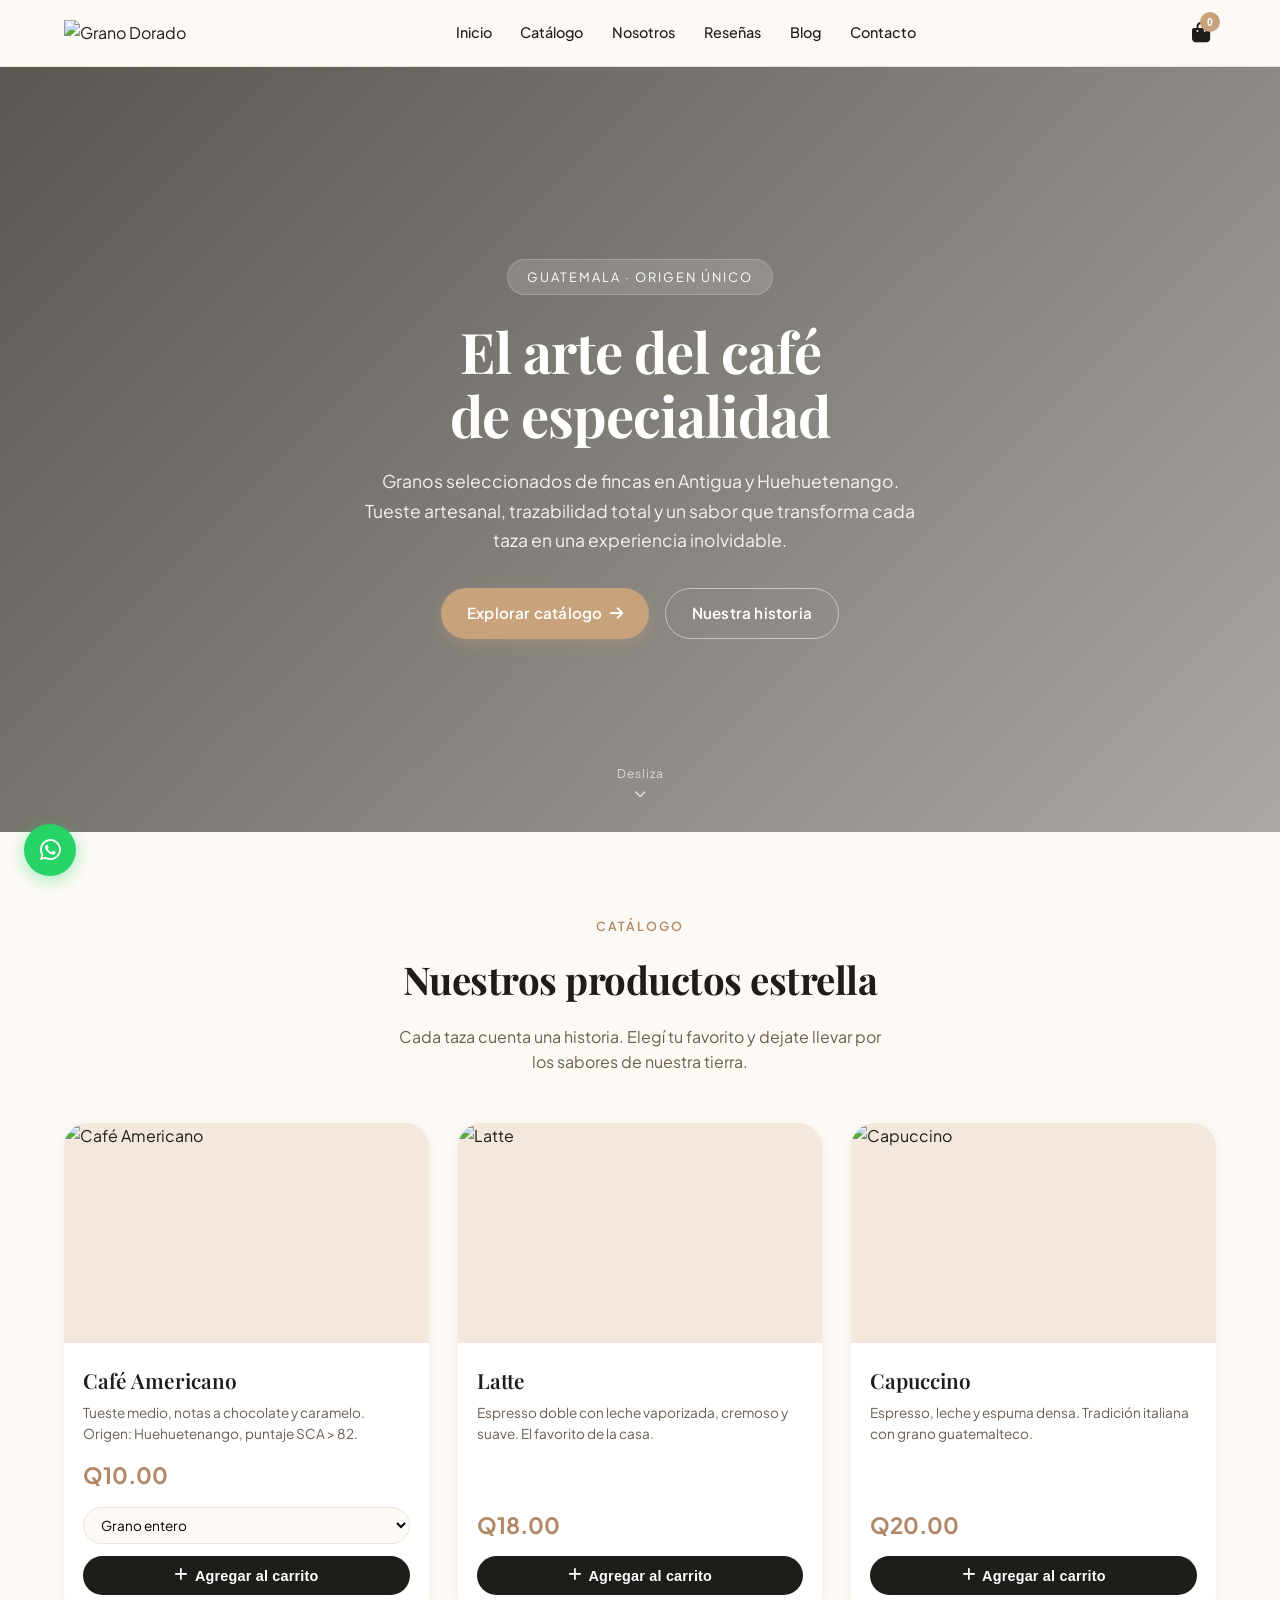
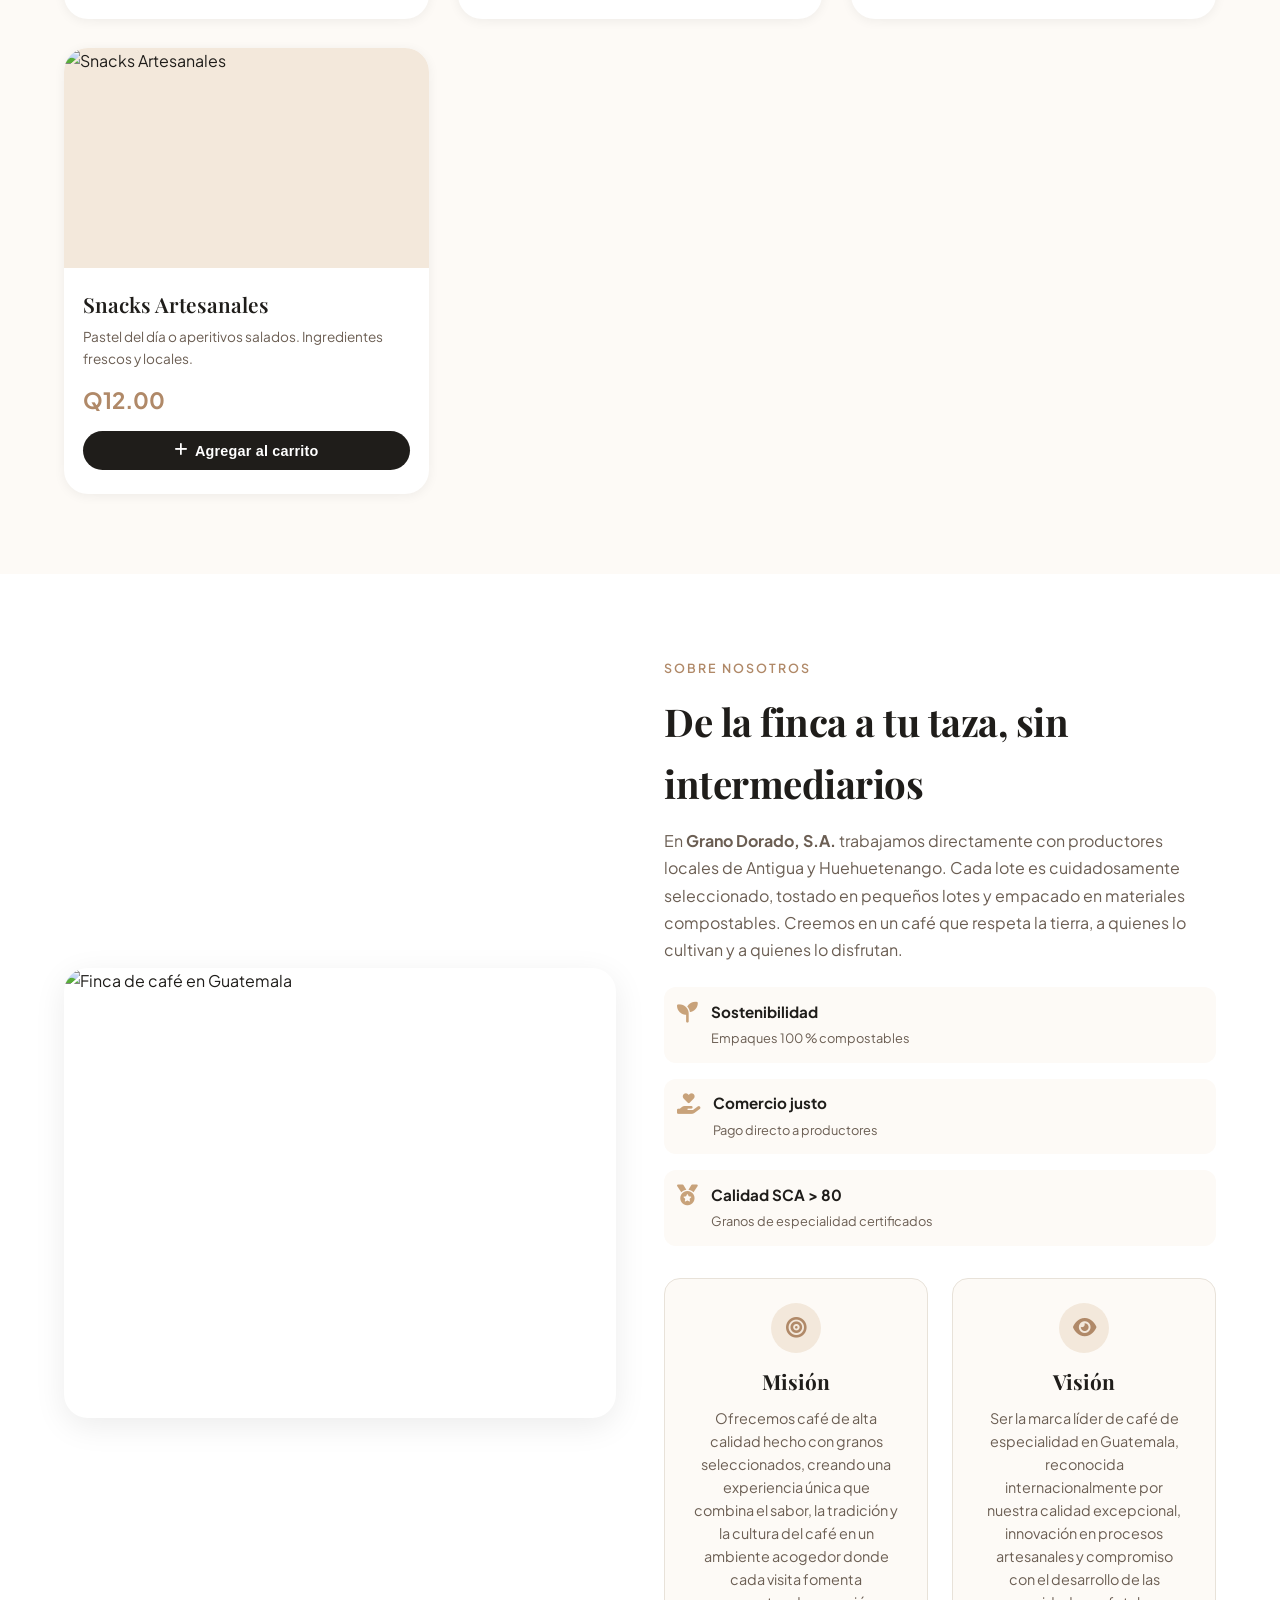
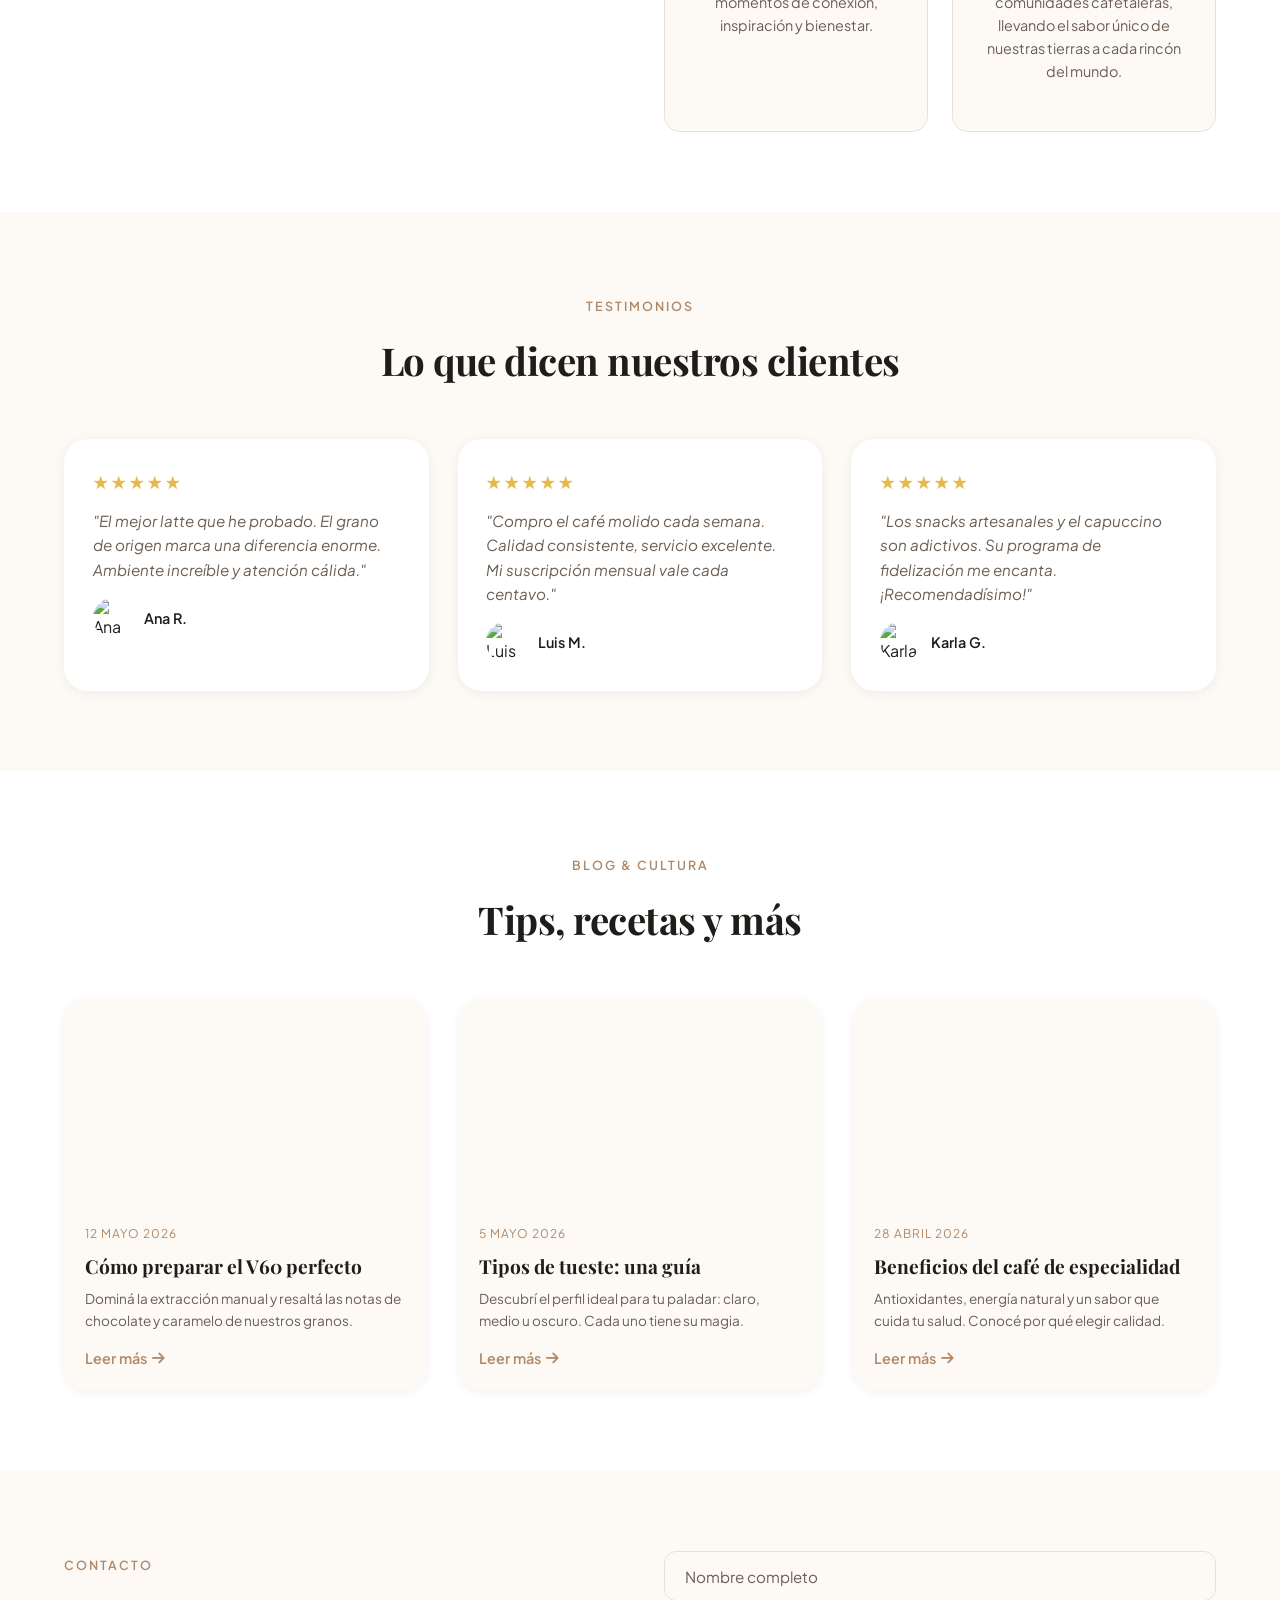
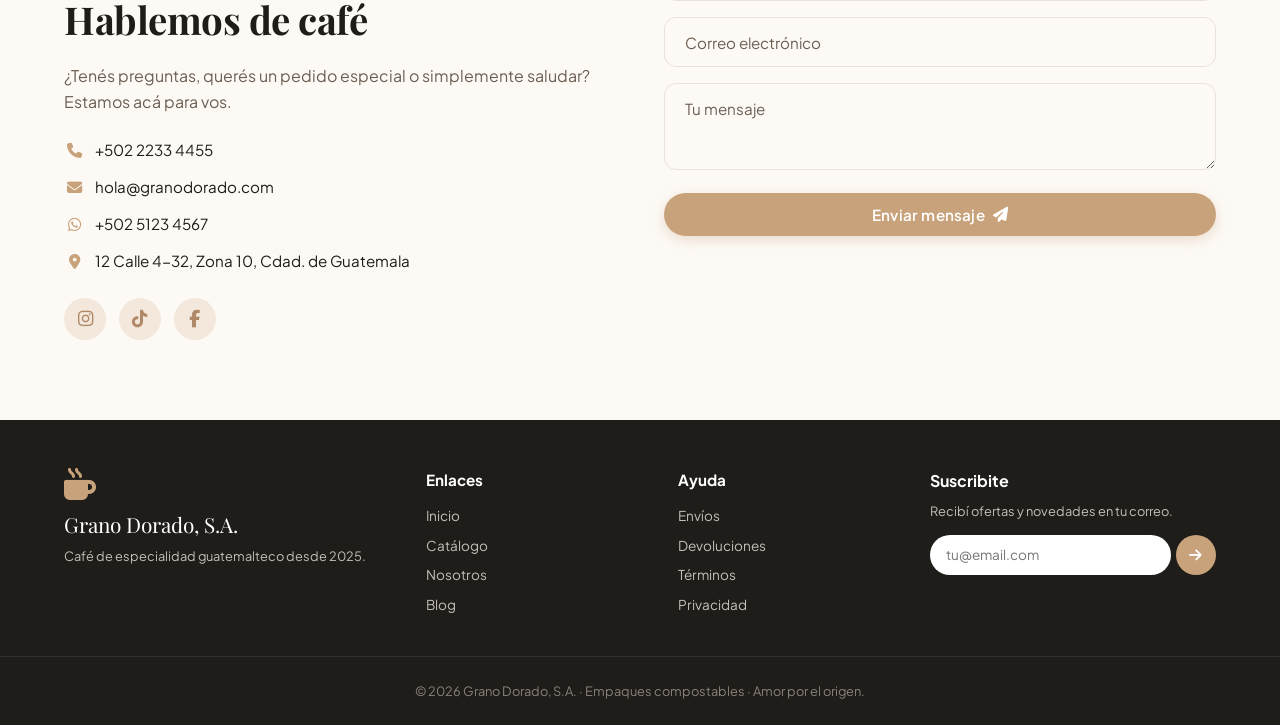
==== commit d21226ce: "Update index.html" ====
--- a/index.html
+++ b/index.html
@@ -22,7 +22,7 @@
 <header class="header" id="header">
     <div class="nav-container">
         <a href="#inicio" class="logo">
-    <img src="https://github.com/lokoadtt/grano-dorado/blob/5883c4a25a60b33c2545b4b52879a377b4128561/Recurso%201.png">
+    <img src="https://github.com/lokoadtt/grano-dorado/blob/c021a8d8318bf38b9d84fd7c8afc4aee190c5bb6/Recurso%201.png" alt="Grano Dorado" class="logo-img">
         </a>
         <nav class="nav-links" id="navLinks">
             <a href="#inicio" class="nav-item">Inicio</a>
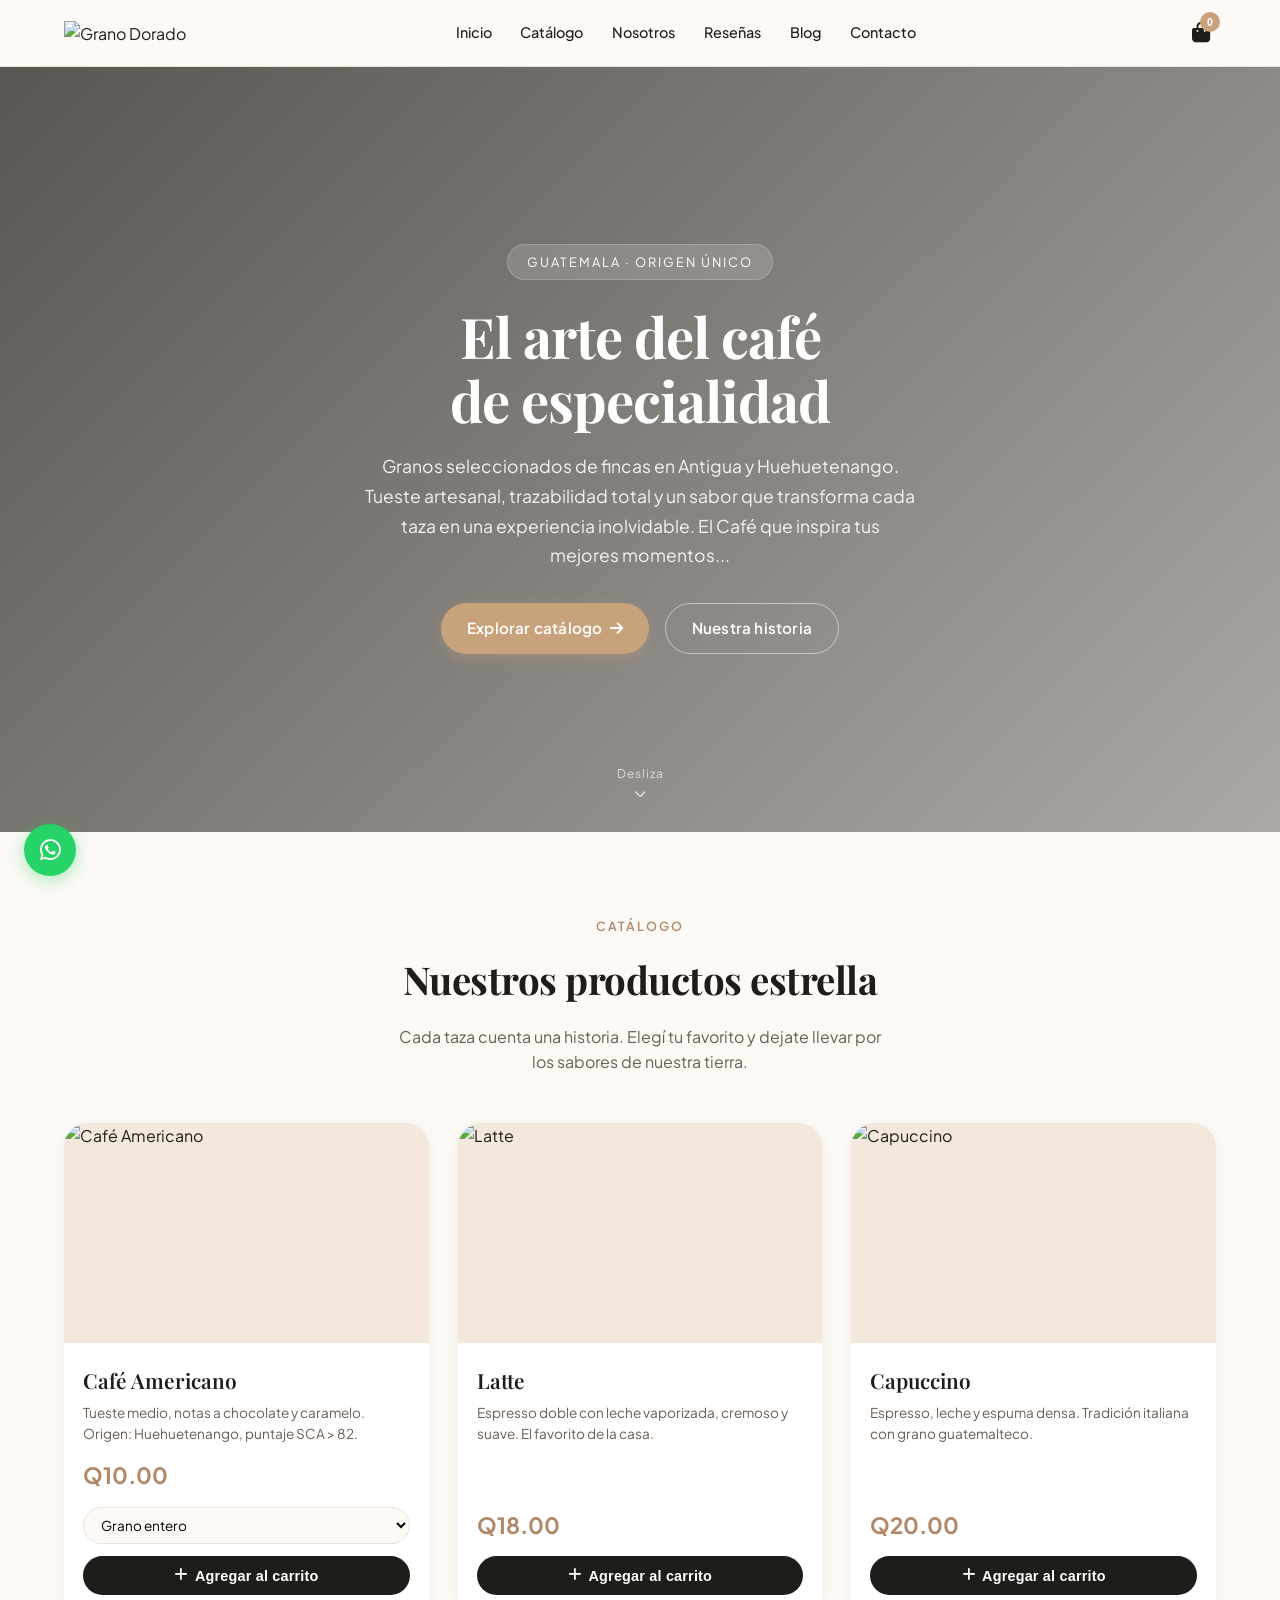
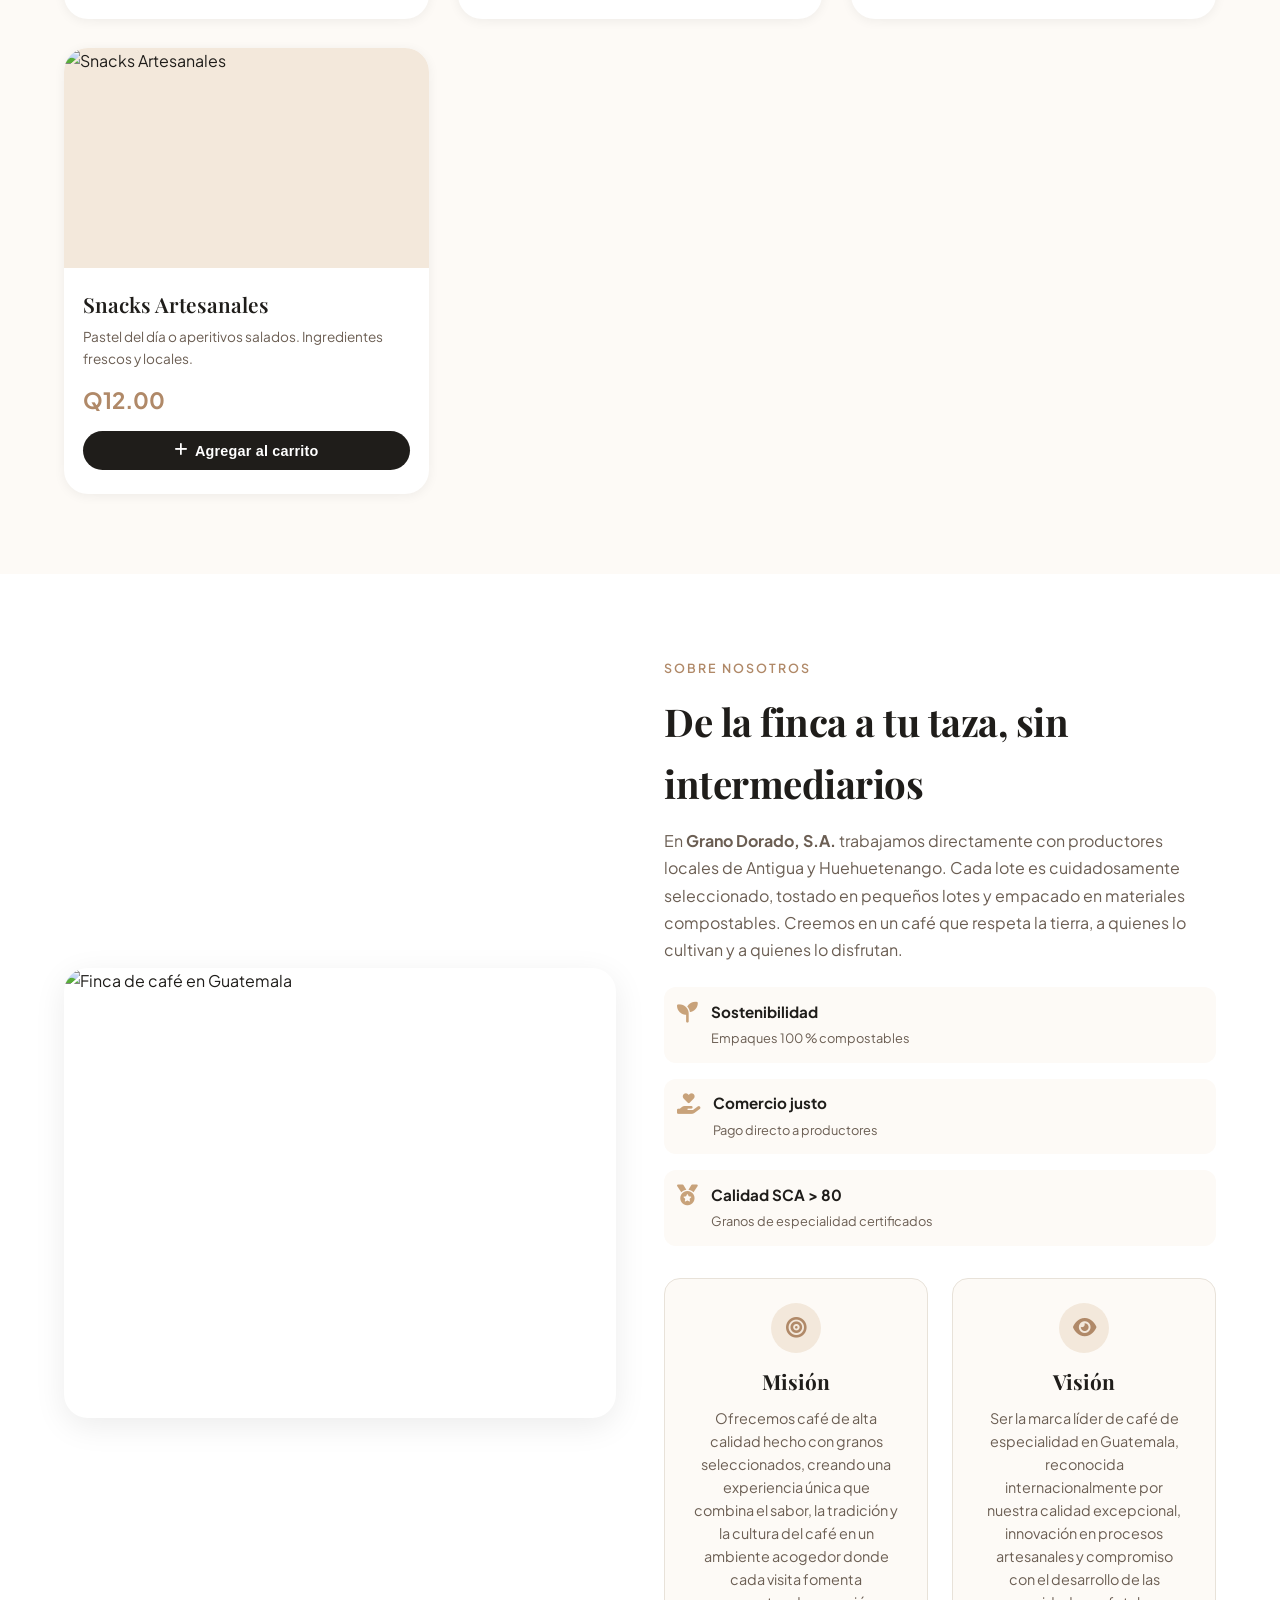
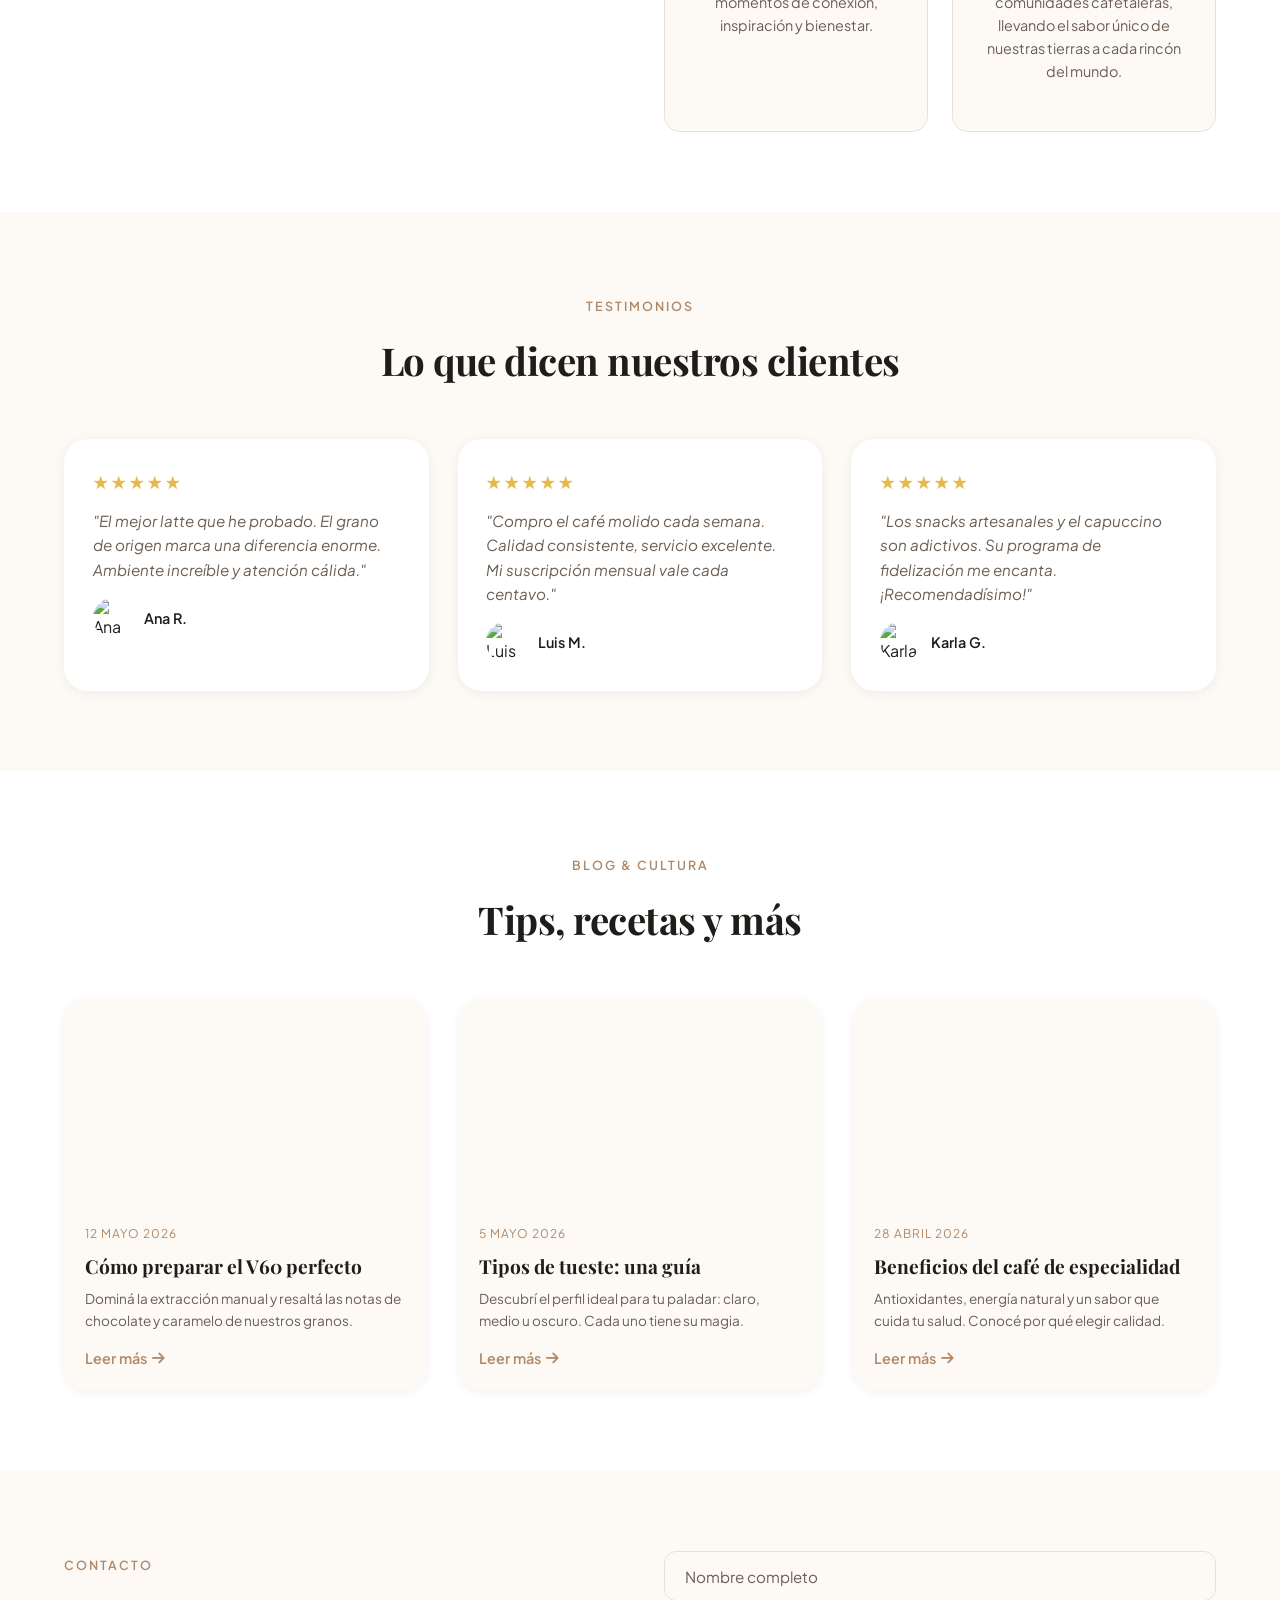
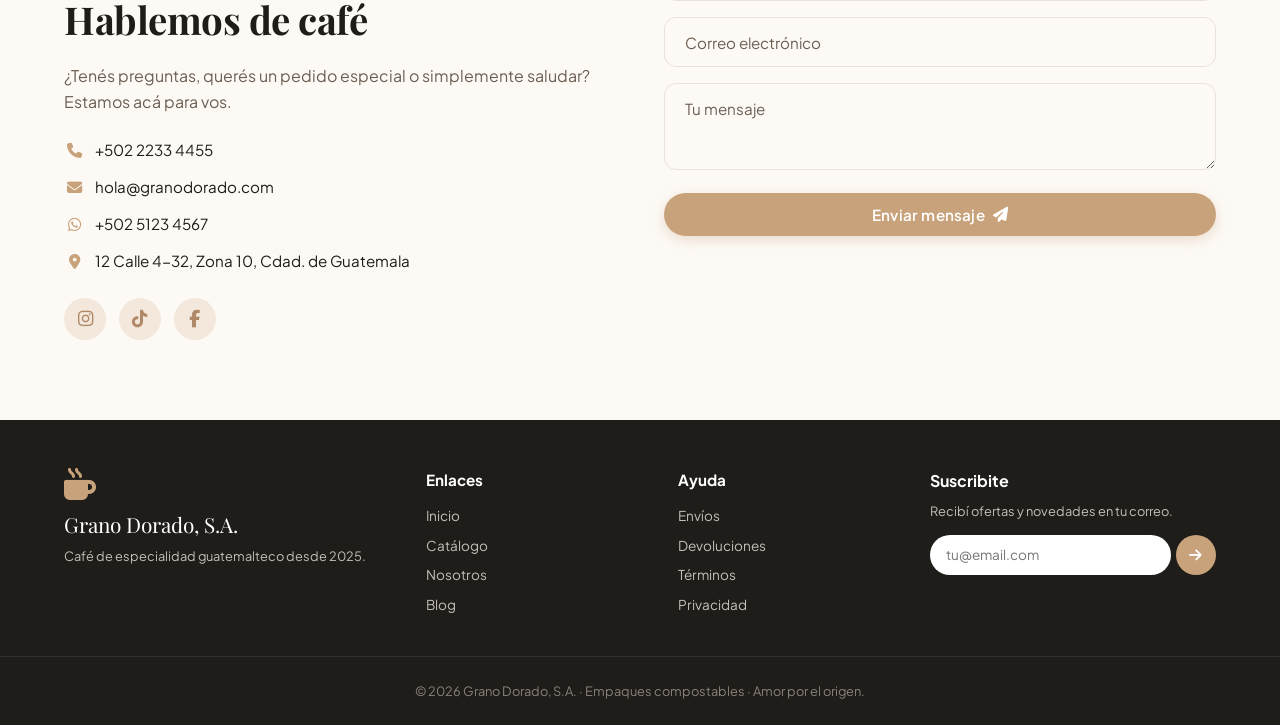
==== commit ddf61dcd: "Update index.html" ====
--- a/index.html
+++ b/index.html
@@ -22,7 +22,7 @@
 <header class="header" id="header">
     <div class="nav-container">
         <a href="#inicio" class="logo">
-    <img src="https://github.com/lokoadtt/grano-dorado/blob/c021a8d8318bf38b9d84fd7c8afc4aee190c5bb6/Recurso%201.png" alt="Grano Dorado" class="logo-img">
+    <img src="https://raw.githubusercontent.com/lokoadtt/grano-dorado/c021a8d8318bf38b9d84fd7c8afc4aee190c5bb6/Recurso%201.png" alt="Grano Dorado" class="logo-img">
         </a>
         <nav class="nav-links" id="navLinks">
             <a href="#inicio" class="nav-item">Inicio</a>
@@ -51,7 +51,7 @@
         <span class="hero-etiqueta">Guatemala · Origen Único</span>
         <h1 class="hero-titulo">El arte del café<br>de especialidad</h1>
         <p class="hero-descripcion">
-            Granos seleccionados de fincas en Antigua y Huehuetenango. Tueste artesanal, trazabilidad total y un sabor que transforma cada taza en una experiencia inolvidable.
+            Granos seleccionados de fincas en Antigua y Huehuetenango. Tueste artesanal, trazabilidad total y un sabor que transforma cada taza en una experiencia inolvidable. El Café que inspira tus mejores momentos...
         </p>
         <div class="hero-botones">
             <a href="#productos" class="btn btn-primario">Explorar catálogo <i class="fa-solid fa-arrow-right"></i></a>
--- a/styles.css
+++ b/styles.css
@@ -2,6 +2,8 @@
    GRANO DORADO · ESTILOS MODERNOS Y MINIMALISTAS
    Paleta: tonos tierra, crema, dorado suave, tipografía elegante
    ============================================================ */
+
+
 
 :root {
     --color-fondo: #fdfaf6;
@@ -125,6 +127,11 @@
     margin-top: -2px;
 }
 
+.logo-img {
+    height: 1.5rem;  /* ajustá según tu logo */
+    width: auto;
+}
+
 /* Navegación */
 .nav-links {
     display: flex;
